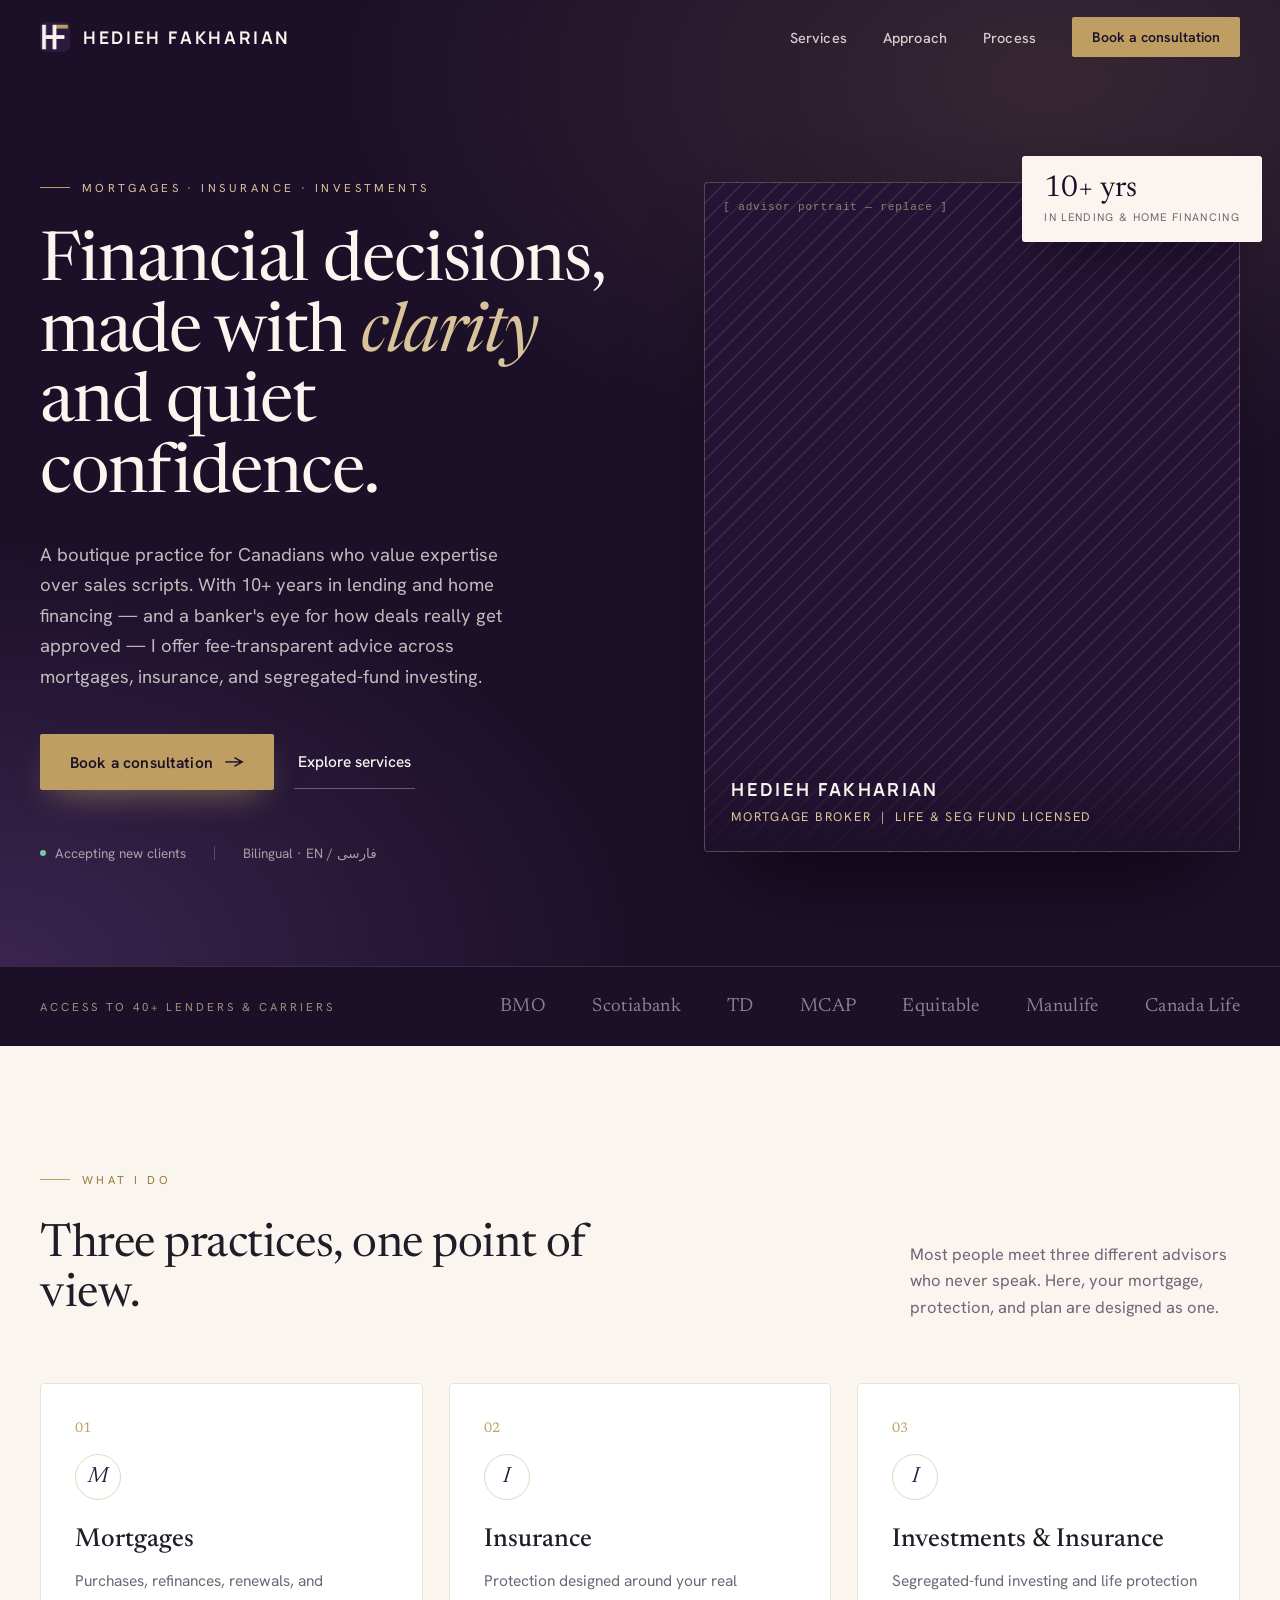
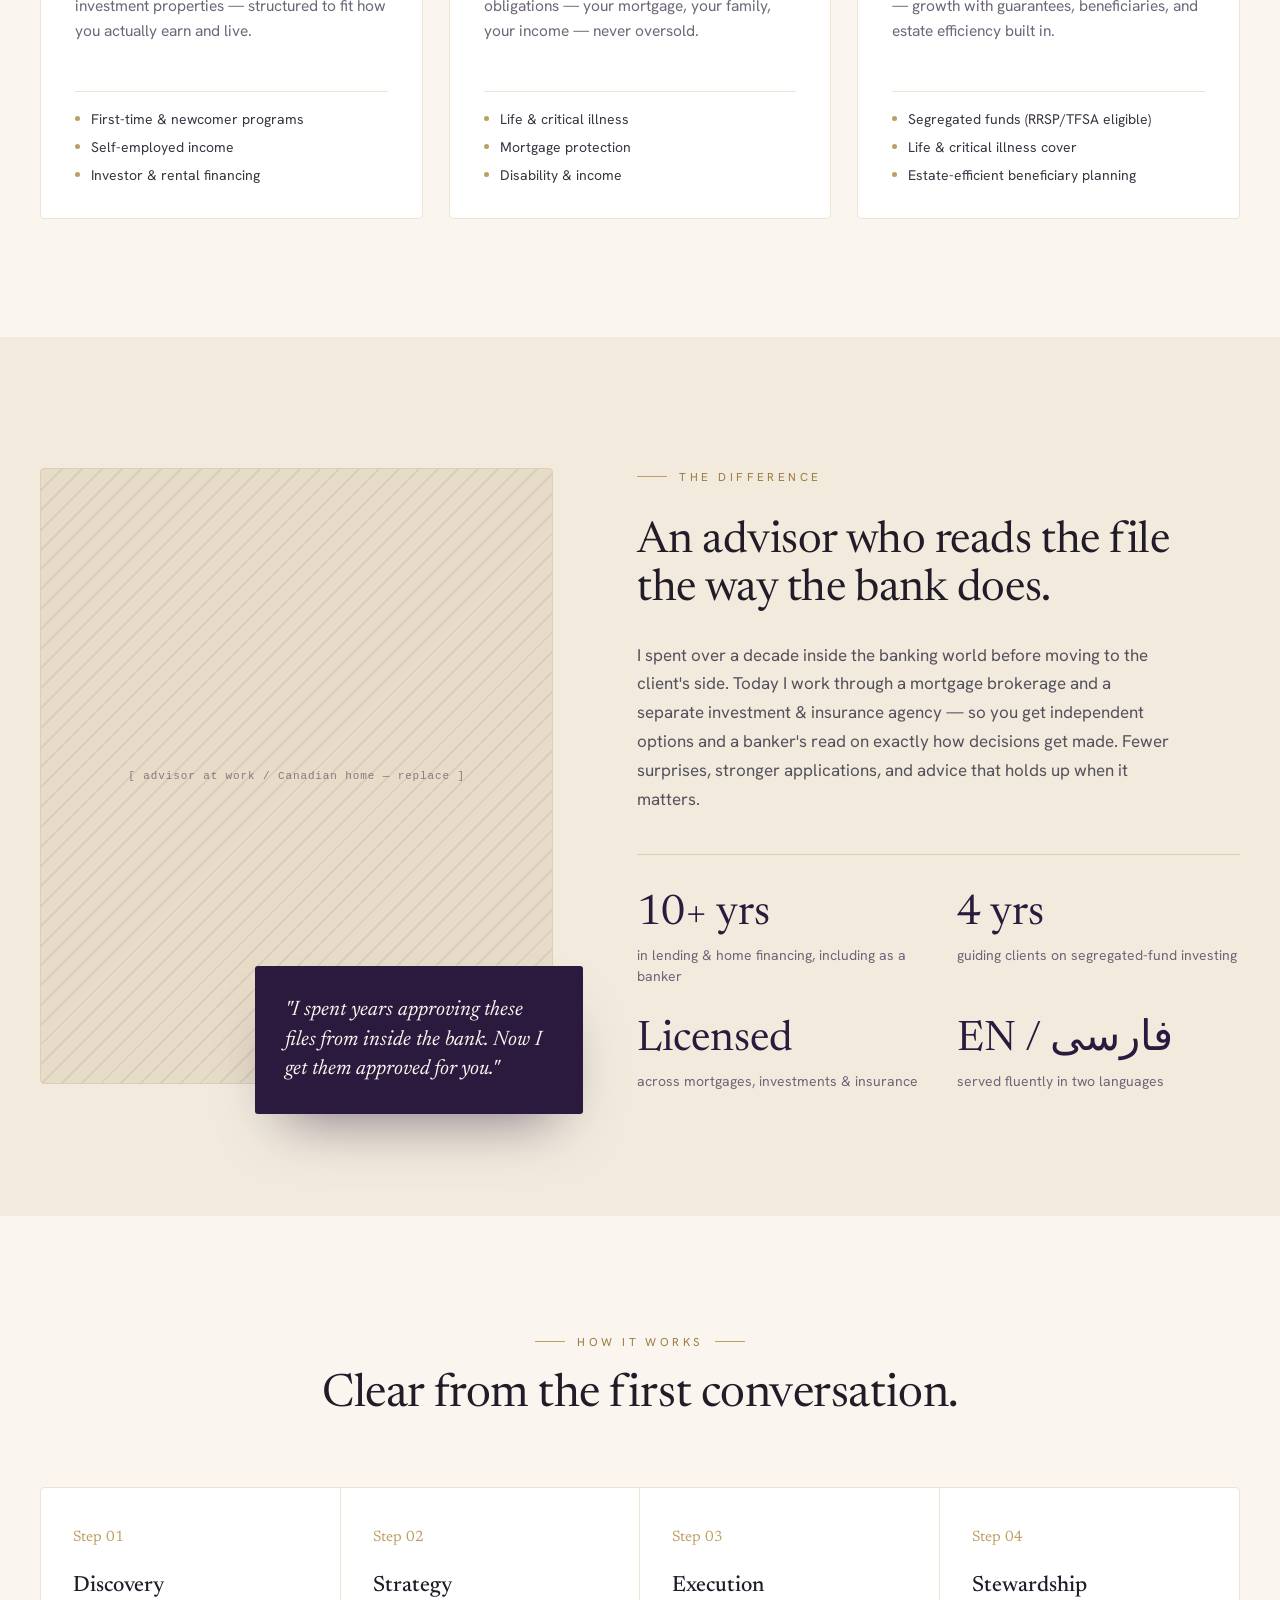
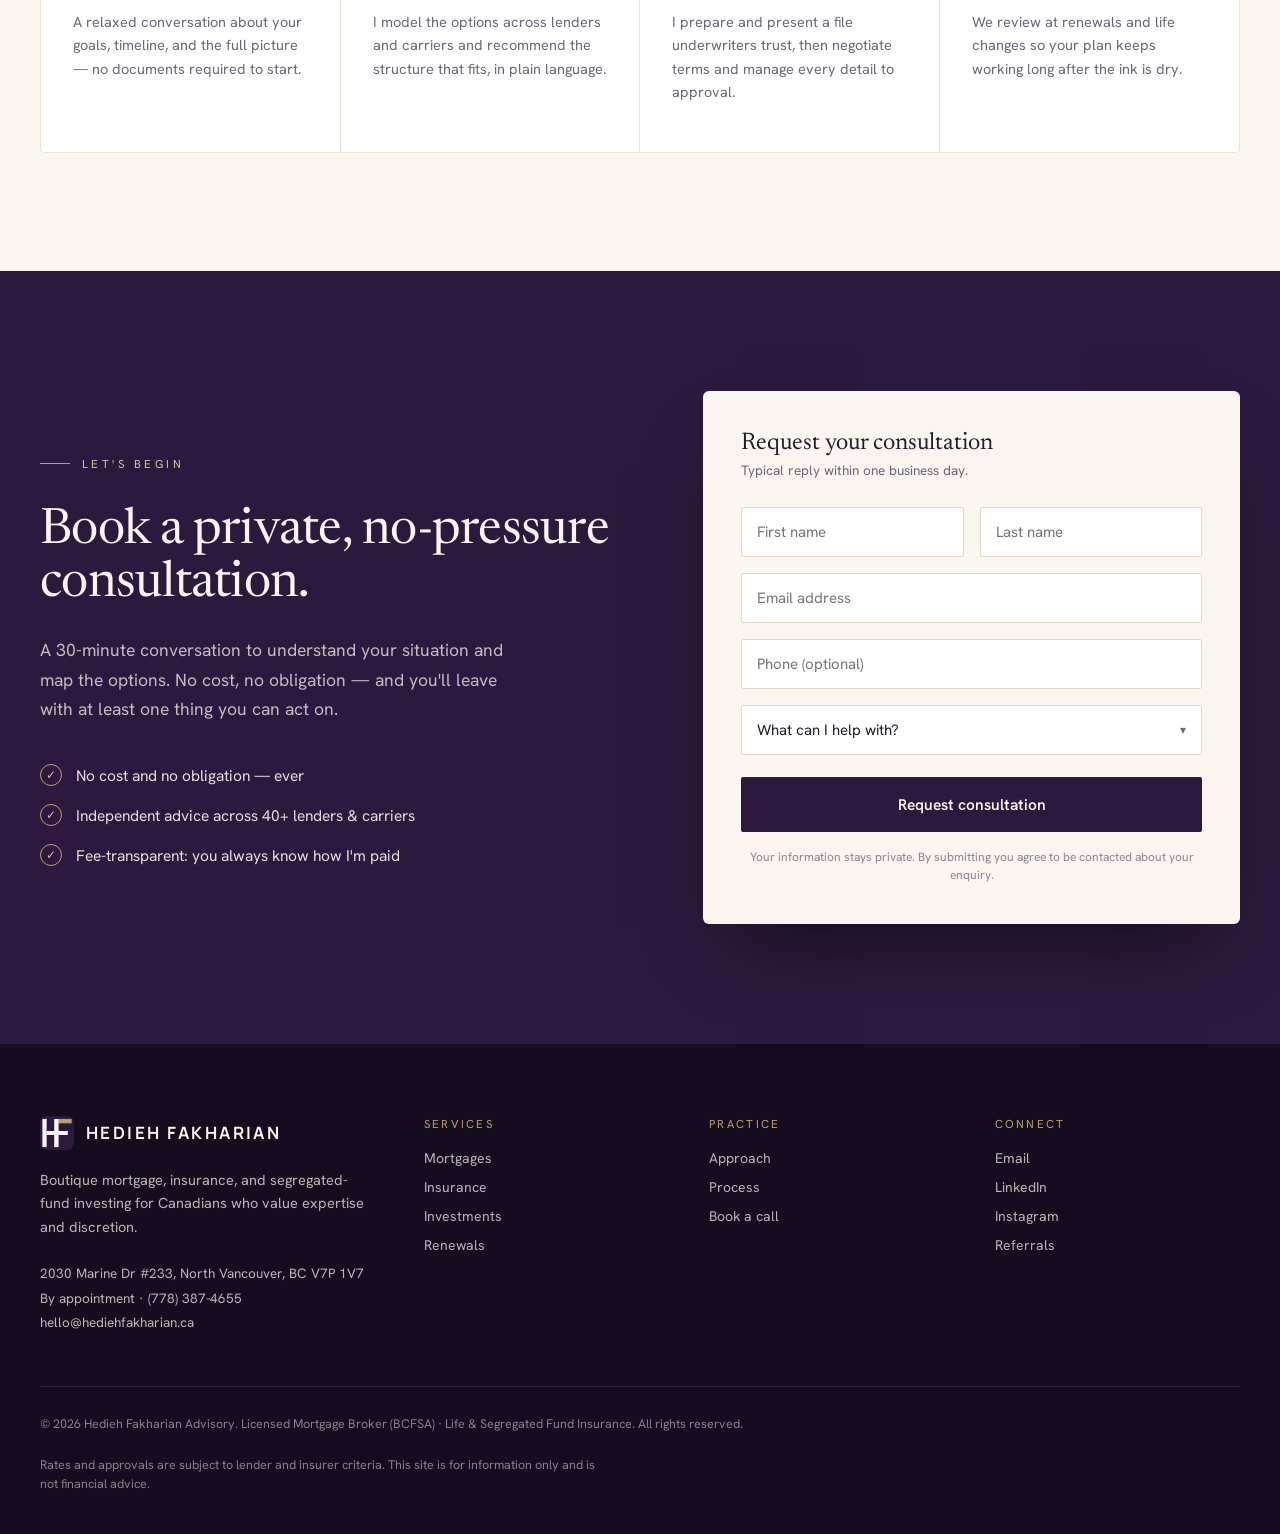
==== hedieh-fakharian-advisory.html @ 72365fda "Initial site: Hedieh Fakharian Advisory website" ====
<!DOCTYPE html>
<html lang="en">
<head>
  <meta charset="utf-8">
  <meta name="viewport" content="width=device-width, initial-scale=1">
  <title>Hedieh Fakharian Advisory — Mortgages, Insurance & Investments</title>
  <meta name="description" content="Boutique mortgage, insurance, and segregated-fund investing for Canadians who value expertise and discretion. Based in North Vancouver, BC.">
  <link rel="icon" type="image/png" href="[data-uri]">
  <link rel="apple-touch-icon" href="[data-uri]">
  <link rel="preconnect" href="https://fonts.googleapis.com">
  <link rel="preconnect" href="https://fonts.gstatic.com" crossorigin>
  <link href="https://fonts.googleapis.com/css2?family=Newsreader:ital,opsz,wght@0,6..72,300;0,6..72,400;0,6..72,500;0,6..72,600;1,6..72,300;1,6..72,400&family=Hanken+Grotesk:wght@400;500;600;700&family=Manrope:wght@600;700;800&display=swap" rel="stylesheet">
  <style>/* ===== RESET & BASE ===== */
*, *::before, *::after { box-sizing: border-box; margin: 0; padding: 0; }
html { scroll-behavior: smooth; }
body {
  font-family: 'Hanken Grotesk', system-ui, sans-serif;
  color: #211C28;
  background: #FAF6EF;
  -webkit-font-smoothing: antialiased;
  -moz-osx-font-smoothing: grayscale;
  overflow-x: hidden;
}
::selection { background: #2B1A3D; color: #FAF6EF; }
img { display: block; max-width: 100%; }
a { transition: color 0.2s; }
button { cursor: pointer; }

@keyframes riseIn {
  from { opacity: 0; transform: translateY(18px); }
  to { opacity: 1; transform: translateY(0); }
}
@keyframes fadeIn {
  from { opacity: 0; }
  to { opacity: 1; }
}

/* ===== HEADER ===== */
.site-header {
  position: fixed;
  top: 0;
  left: 0;
  right: 0;
  z-index: 50;
  height: 74px;
  background: transparent;
  transition: background 0.4s ease, box-shadow 0.4s ease;
}
.site-header.scrolled {
  background: rgba(28, 16, 41, 0.92);
  backdrop-filter: saturate(140%) blur(14px);
  -webkit-backdrop-filter: saturate(140%) blur(14px);
  box-shadow: 0 1px 0 rgba(216, 195, 154, 0.16);
}
.header-inner {
  max-width: 1280px;
  margin: 0 auto;
  padding: 0 40px;
  height: 100%;
  display: flex;
  align-items: center;
  justify-content: space-between;
}
.wordmark {
  color: #FAF6EF;
  text-decoration: none;
  display: flex;
  align-items: center;
  gap: 13px;
}
.wordmark-icon {
  width: 30px;
  height: 30px;
  border-radius: 5px;
}
.wordmark-text {
  font-family: 'Manrope', sans-serif;
  font-weight: 700;
  font-size: 17.5px;
  letter-spacing: 0.15em;
}
.header-nav {
  display: flex;
  align-items: center;
  gap: 36px;
}
.nav-link {
  color: rgba(250, 246, 239, 0.82);
  font-size: 14.5px;
  font-weight: 500;
  text-decoration: none;
  letter-spacing: 0.01em;
}
.nav-link:hover { color: #D8C39A; }
.header-cta {
  background: #BE9E62;
  color: #1C1029;
  font-weight: 600;
  font-size: 14px;
  padding: 11px 20px;
  border-radius: 2px;
  text-decoration: none;
  white-space: nowrap;
  transition: opacity 0.2s, transform 0.2s;
}
.header-cta:hover {
  opacity: 0.88;
  transform: translateY(-1px);
}
.mobile-menu-btn {
  display: none;
  flex-direction: column;
  gap: 5px;
  background: none;
  border: none;
  padding: 8px;
}
.mobile-menu-btn span {
  display: block;
  width: 22px;
  height: 2px;
  background: #FAF6EF;
  border-radius: 1px;
  transition: transform 0.3s, opacity 0.3s;
}

/* ===== HERO ===== */
.hero {
  position: relative;
  background: #1C1029;
  color: #FAF6EF;
  overflow: hidden;
}
.hero-gradient {
  position: absolute;
  inset: 0;
  background:
    radial-gradient(120% 90% at 82% 8%, rgba(190, 158, 98, 0.16) 0%, rgba(190, 158, 98, 0) 46%),
    radial-gradient(90% 80% at 0% 100%, rgba(125, 86, 168, 0.30) 0%, rgba(125, 86, 168, 0) 55%);
}
.hero-inner {
  position: relative;
  max-width: 1280px;
  margin: 0 auto;
  padding: 172px 40px 104px;
  display: grid;
  grid-template-columns: 1.05fr 0.95fr;
  gap: 72px;
  align-items: center;
}
.hero-content {
  animation: riseIn 0.9s cubic-bezier(0.2, 0.7, 0.2, 1) both;
}
.eyebrow {
  display: inline-flex;
  align-items: center;
  gap: 12px;
  margin-bottom: 34px;
}
.eyebrow--centered {
  justify-content: center;
}
.eyebrow-line {
  width: 30px;
  height: 1px;
  background: #BE9E62;
}
.eyebrow-text {
  font-size: 11.5px;
  letter-spacing: 0.3em;
  text-transform: uppercase;
  color: #D8C39A;
}
.eyebrow-text--dark { color: #9A7B3E; }
.hero-heading {
  font-family: 'Newsreader', serif;
  font-weight: 400;
  font-size: 68px;
  line-height: 1.04;
  letter-spacing: -0.015em;
  margin-bottom: 28px;
}
.hero-heading em {
  font-style: italic;
  color: #D8C39A;
}
.hero-sub {
  font-size: 18.5px;
  line-height: 1.65;
  color: rgba(250, 246, 239, 0.74);
  max-width: 486px;
  margin-bottom: 42px;
}
.hero-actions {
  display: flex;
  align-items: center;
  gap: 20px;
  flex-wrap: wrap;
}
.btn-primary {
  display: inline-flex;
  align-items: center;
  gap: 12px;
  background: #BE9E62;
  color: #1C1029;
  font-weight: 600;
  font-size: 15.5px;
  letter-spacing: 0.01em;
  padding: 17px 30px;
  border-radius: 2px;
  text-decoration: none;
  box-shadow: 0 14px 34px -14px rgba(190, 158, 98, 0.7);
  transition: transform 0.2s, box-shadow 0.2s;
}
.btn-primary:hover {
  transform: translateY(-2px);
  box-shadow: 0 20px 40px -14px rgba(190, 158, 98, 0.8);
}
.btn-primary .arrow {
  font-size: 17px;
  transform: translateY(-1px);
}
.btn-ghost {
  display: inline-flex;
  align-items: center;
  gap: 10px;
  color: #FAF6EF;
  font-weight: 500;
  font-size: 15.5px;
  text-decoration: none;
  padding: 16px 4px;
  border-bottom: 1px solid rgba(250, 246, 239, 0.32);
  transition: border-color 0.2s, color 0.2s;
}
.btn-ghost:hover {
  border-color: #BE9E62;
  color: #D8C39A;
}
.hero-meta {
  margin-top: 54px;
  display: flex;
  align-items: center;
  gap: 28px;
  color: rgba(250, 246, 239, 0.6);
  font-size: 13.5px;
}
.status-badge {
  display: flex;
  align-items: center;
  gap: 9px;
}
.status-dot {
  width: 6px;
  height: 6px;
  border-radius: 50%;
  background: #7CC79B;
}
.meta-divider {
  width: 1px;
  height: 14px;
  background: rgba(250, 246, 239, 0.2);
}

/* Hero Portrait */
.hero-portrait {
  position: relative;
  animation: fadeIn 1.2s ease both;
}
.portrait-frame {
  position: relative;
  aspect-ratio: 4/5;
  border-radius: 4px;
  overflow: hidden;
  border: 1px solid rgba(216, 195, 154, 0.28);
  background-image: repeating-linear-gradient(135deg, rgba(216, 195, 154, 0.10) 0 2px, transparent 2px 13px);
  background-color: #241334;
  display: flex;
  align-items: flex-end;
  justify-content: center;
  box-shadow: 0 50px 90px -40px rgba(0, 0, 0, 0.7);
}
.portrait-placeholder {
  font-family: ui-monospace, Menlo, monospace;
  font-size: 11px;
  letter-spacing: 0.08em;
  color: rgba(216, 195, 154, 0.62);
  position: absolute;
  top: 18px;
  left: 18px;
}
.portrait-overlay {
  position: relative;
  width: 100%;
  padding: 26px;
  background: linear-gradient(0deg, rgba(28, 16, 41, 0.92) 0%, rgba(28, 16, 41, 0) 100%);
}
.portrait-name {
  font-family: 'Manrope', sans-serif;
  font-weight: 700;
  font-size: 18px;
  letter-spacing: 0.13em;
}
.portrait-title {
  font-size: 12.5px;
  letter-spacing: 0.14em;
  text-transform: uppercase;
  color: #D8C39A;
  margin-top: 7px;
}
.portrait-chip {
  position: absolute;
  top: -26px;
  right: -22px;
  background: #FAF6EF;
  color: #1C1029;
  padding: 18px 22px;
  border-radius: 3px;
  box-shadow: 0 24px 50px -22px rgba(0, 0, 0, 0.55);
}
.chip-figure {
  font-family: 'Newsreader', serif;
  font-size: 30px;
  line-height: 1;
}
.chip-label {
  font-size: 11px;
  letter-spacing: 0.12em;
  text-transform: uppercase;
  color: #6E6678;
  margin-top: 6px;
}

/* ===== TRUST STRIP ===== */
.trust-strip {
  background: #1C1029;
  border-top: 1px solid rgba(216, 195, 154, 0.16);
}
.trust-inner {
  max-width: 1280px;
  margin: 0 auto;
  padding: 30px 40px;
  display: flex;
  align-items: center;
  justify-content: space-between;
  gap: 40px;
  flex-wrap: wrap;
}
.trust-label {
  font-size: 11.5px;
  letter-spacing: 0.26em;
  text-transform: uppercase;
  color: rgba(216, 195, 154, 0.7);
  white-space: nowrap;
}
.trust-logos {
  display: flex;
  align-items: center;
  gap: 46px;
  flex-wrap: wrap;
  flex: 1;
  justify-content: flex-end;
}
.partner-name {
  font-family: 'Newsreader', serif;
  font-size: 19px;
  color: rgba(250, 246, 239, 0.5);
  letter-spacing: 0.02em;
  white-space: nowrap;
}

/* ===== SERVICES ===== */
.services {
  background: #FAF6EF;
  padding: 118px 40px;
}
.services-inner {
  max-width: 1280px;
  margin: 0 auto;
}
.services-header {
  display: flex;
  align-items: flex-end;
  justify-content: space-between;
  gap: 40px;
  margin-bottom: 62px;
  flex-wrap: wrap;
}
.services-header-left {
  max-width: 620px;
}
.section-heading {
  font-family: 'Newsreader', serif;
  font-weight: 400;
  font-size: 46px;
  line-height: 1.08;
  letter-spacing: -0.01em;
}
.services-intro {
  font-size: 16.5px;
  line-height: 1.62;
  color: #6E6678;
  max-width: 330px;
}
.services-grid {
  display: grid;
  grid-template-columns: repeat(3, 1fr);
  gap: 26px;
}
.service-card {
  position: relative;
  background: #fff;
  border: 1px solid #ECE3D3;
  border-radius: 4px;
  padding: 38px 34px 34px;
  display: flex;
  flex-direction: column;
  min-height: 436px;
  transition: transform 0.35s cubic-bezier(0.2, 0.7, 0.2, 1), box-shadow 0.35s, border-color 0.35s;
}
.service-card:hover {
  transform: translateY(-6px);
  box-shadow: 0 30px 60px -34px rgba(43, 26, 61, 0.4);
  border-color: #D8C39A;
}
.service-num {
  font-family: 'Newsreader', serif;
  font-size: 14px;
  color: #BE9E62;
}
.service-icon {
  width: 46px;
  height: 46px;
  border-radius: 50%;
  border: 1px solid #E4D7BE;
  display: flex;
  align-items: center;
  justify-content: center;
  margin: 18px 0 26px;
  color: #2B1A3D;
}
.service-icon span {
  font-family: 'Newsreader', serif;
  font-style: italic;
  font-size: 22px;
}
.service-title {
  font-family: 'Newsreader', serif;
  font-weight: 500;
  font-size: 26px;
  line-height: 1.12;
  margin-bottom: 14px;
}
.service-body {
  font-size: 15.5px;
  line-height: 1.6;
  color: #6E6678;
  margin-bottom: 24px;
  flex: 1;
}
.service-points {
  border-top: 1px solid #ECE3D3;
  padding-top: 18px;
  display: flex;
  flex-direction: column;
  gap: 10px;
}
.service-point {
  display: flex;
  align-items: center;
  gap: 11px;
  font-size: 14px;
  color: #3A3340;
}
.point-dot {
  width: 5px;
  height: 5px;
  border-radius: 50%;
  background: #BE9E62;
  flex: none;
}

/* ===== APPROACH ===== */
.approach {
  background: #F2EBDD;
  padding: 124px 40px;
}
.approach-inner {
  max-width: 1280px;
  margin: 0 auto;
  display: grid;
  grid-template-columns: 0.92fr 1.08fr;
  gap: 84px;
  align-items: center;
}
.approach-image-col {
  position: relative;
}
.approach-image-frame {
  aspect-ratio: 5/6;
  border-radius: 4px;
  background-image: repeating-linear-gradient(135deg, rgba(43, 26, 61, 0.07) 0 2px, transparent 2px 14px);
  background-color: #E7DCC8;
  border: 1px solid #DECFB4;
  display: flex;
  align-items: center;
  justify-content: center;
}
.approach-placeholder {
  font-family: ui-monospace, Menlo, monospace;
  font-size: 11px;
  letter-spacing: 0.08em;
  color: rgba(43, 26, 61, 0.5);
}
.approach-quote-card {
  position: absolute;
  bottom: -30px;
  right: -30px;
  width: 64%;
  background: #2B1A3D;
  color: #FAF6EF;
  padding: 30px;
  border-radius: 3px;
  box-shadow: 0 30px 60px -28px rgba(43, 26, 61, 0.6);
}
.approach-quote-card p {
  font-family: 'Newsreader', serif;
  font-style: italic;
  font-size: 21px;
  line-height: 1.4;
}
.approach-heading {
  margin-bottom: 26px;
  max-width: 560px;
  font-size: 44px;
  line-height: 1.1;
}
.approach-body {
  font-size: 17px;
  line-height: 1.7;
  color: #54505C;
  max-width: 540px;
  margin-bottom: 40px;
}
.stats-grid {
  display: grid;
  grid-template-columns: repeat(2, 1fr);
  gap: 32px 36px;
  border-top: 1px solid #DECFB4;
  padding-top: 38px;
}
.stat-figure {
  font-family: 'Newsreader', serif;
  font-size: 42px;
  line-height: 1;
  color: #2B1A3D;
}
.stat-label {
  font-size: 14px;
  line-height: 1.5;
  color: #6E6678;
  margin-top: 10px;
}

/* ===== PROCESS ===== */
.process {
  background: #FAF6EF;
  padding: 118px 40px;
}
.process-inner {
  max-width: 1280px;
  margin: 0 auto;
}
.process-header {
  text-align: center;
  margin-bottom: 66px;
}
.process-header .eyebrow {
  margin-bottom: 22px;
  display: flex;
  justify-content: center;
}
.process-grid {
  display: grid;
  grid-template-columns: repeat(4, 1fr);
  border: 1px solid #ECE3D3;
  border-radius: 4px;
  overflow: hidden;
  background: #fff;
}
.process-step {
  padding: 42px 32px 48px;
  border-right: 1px solid #ECE3D3;
  transition: background 0.3s;
}
.process-step:last-child { border-right: none; }
.process-step:hover { background: #FBF8F1; }
.step-num {
  font-family: 'Newsreader', serif;
  font-size: 15px;
  color: #BE9E62;
  margin-bottom: 30px;
}
.step-title {
  font-family: 'Newsreader', serif;
  font-weight: 500;
  font-size: 22px;
  margin-bottom: 13px;
}
.step-body {
  font-size: 14.5px;
  line-height: 1.62;
  color: #6E6678;
}

/* ===== BOOKING ===== */
.booking {
  background: #2B1A3D;
  color: #FAF6EF;
  padding: 120px 40px;
}
.booking-inner {
  max-width: 1280px;
  margin: 0 auto;
  display: grid;
  grid-template-columns: 1fr 0.92fr;
  gap: 80px;
  align-items: center;
}
.booking-heading {
  font-family: 'Newsreader', serif;
  font-weight: 400;
  font-size: 50px;
  line-height: 1.06;
  letter-spacing: -0.015em;
  margin-bottom: 24px;
}
.booking-sub {
  font-size: 17.5px;
  line-height: 1.7;
  color: rgba(250, 246, 239, 0.74);
  max-width: 480px;
  margin-bottom: 40px;
}
.assurances {
  display: flex;
  flex-direction: column;
  gap: 18px;
}
.assurance {
  display: flex;
  align-items: center;
  gap: 14px;
  font-size: 15.5px;
  color: rgba(250, 246, 239, 0.9);
}
.assurance-check {
  width: 22px;
  height: 22px;
  border-radius: 50%;
  border: 1px solid #BE9E62;
  display: flex;
  align-items: center;
  justify-content: center;
  color: #D8C39A;
  font-size: 12px;
  flex: none;
}

/* Booking Form */
.booking-form-card {
  background: #FAF6EF;
  color: #211C28;
  border-radius: 6px;
  padding: 40px 38px;
  box-shadow: 0 40px 80px -36px rgba(0, 0, 0, 0.6);
}
.form-title {
  font-family: 'Newsreader', serif;
  font-size: 24px;
  margin-bottom: 6px;
}
.form-subtitle {
  font-size: 13.5px;
  color: #6E6678;
  margin-bottom: 28px;
}
.booking-form {
  display: flex;
  flex-direction: column;
  gap: 16px;
}
.form-row {
  display: grid;
  grid-template-columns: 1fr 1fr;
  gap: 16px;
}
.form-input {
  width: 100%;
  background: #fff;
  border: 1px solid #E2D8C7;
  border-radius: 2px;
  padding: 14px 15px;
  font-family: inherit;
  font-size: 15px;
  color: #211C28;
  outline: none;
  transition: border-color 0.2s;
}
.form-input:focus { border-color: #BE9E62; }
.select-wrapper {
  position: relative;
}
.form-select {
  width: 100%;
  appearance: none;
  -webkit-appearance: none;
  background: #fff;
  border: 1px solid #E2D8C7;
  border-radius: 2px;
  padding: 14px 15px;
  font-family: inherit;
  font-size: 15px;
  color: #211C28;
  outline: none;
  cursor: pointer;
  transition: border-color 0.2s;
}
.form-select:focus { border-color: #BE9E62; }
.select-arrow {
  position: absolute;
  right: 16px;
  top: 50%;
  transform: translateY(-50%);
  pointer-events: none;
  color: #6E6678;
  font-size: 12px;
}
.form-submit {
  margin-top: 6px;
  background: #2B1A3D;
  color: #FAF6EF;
  font-family: 'Hanken Grotesk', sans-serif;
  font-weight: 600;
  font-size: 15.5px;
  border: none;
  padding: 17px;
  border-radius: 2px;
  transition: background 0.25s, transform 0.2s;
}
.form-submit:hover {
  background: #3A2455;
  transform: translateY(-1px);
}
.form-submit.submitted {
  background: #2E7D4F;
  pointer-events: none;
}
.form-disclaimer {
  font-size: 12px;
  color: #8A8392;
  line-height: 1.5;
  text-align: center;
}

/* ===== FOOTER ===== */
.site-footer {
  background: #150C1F;
  color: rgba(250, 246, 239, 0.72);
  padding: 72px 40px 40px;
}
.footer-inner {
  max-width: 1280px;
  margin: 0 auto;
}
.footer-grid {
  display: grid;
  grid-template-columns: 1.4fr 1fr 1fr 1fr;
  gap: 40px;
  padding-bottom: 52px;
  border-bottom: 1px solid rgba(216, 195, 154, 0.14);
}
.footer-wordmark {
  display: flex;
  align-items: center;
  gap: 12px;
  margin-bottom: 18px;
}
.footer-icon {
  width: 34px;
  height: 34px;
  border-radius: 6px;
}
.footer-name {
  font-family: 'Manrope', sans-serif;
  font-weight: 700;
  font-size: 17px;
  letter-spacing: 0.14em;
  color: #FAF6EF;
}
.footer-desc {
  font-size: 14.5px;
  line-height: 1.65;
  max-width: 330px;
}
.footer-contact {
  margin-top: 22px;
  font-size: 13.5px;
  line-height: 1.8;
}
.footer-col-head {
  font-size: 11.5px;
  letter-spacing: 0.2em;
  text-transform: uppercase;
  color: #BE9E62;
  margin-bottom: 18px;
}
.footer-links {
  display: flex;
  flex-direction: column;
  gap: 11px;
}
.footer-links a {
  font-size: 14px;
  color: rgba(250, 246, 239, 0.72);
  text-decoration: none;
}
.footer-links a:hover { color: #D8C39A; }
.footer-bottom {
  display: flex;
  align-items: center;
  justify-content: space-between;
  gap: 24px;
  padding-top: 28px;
  flex-wrap: wrap;
  font-size: 12.5px;
  color: rgba(250, 246, 239, 0.5);
}
.footer-legal {
  max-width: 560px;
  line-height: 1.5;
}

/* ===== MOBILE NAV OVERLAY ===== */
.mobile-nav {
  position: fixed;
  inset: 0;
  z-index: 49;
  background: rgba(28, 16, 41, 0.97);
  backdrop-filter: blur(16px);
  -webkit-backdrop-filter: blur(16px);
  display: flex;
  align-items: center;
  justify-content: center;
  opacity: 0;
  pointer-events: none;
  transition: opacity 0.3s;
}
.mobile-nav.open {
  opacity: 1;
  pointer-events: auto;
}
.mobile-nav-links {
  display: flex;
  flex-direction: column;
  align-items: center;
  gap: 32px;
}
.mobile-nav-links a {
  font-family: 'Newsreader', serif;
  font-size: 32px;
  color: #FAF6EF;
  text-decoration: none;
  transition: color 0.2s;
}
.mobile-nav-links a:hover { color: #D8C39A; }
.mobile-nav-cta {
  margin-top: 16px;
  background: #BE9E62;
  color: #1C1029 !important;
  font-family: 'Hanken Grotesk', sans-serif !important;
  font-size: 16px !important;
  font-weight: 600;
  padding: 16px 32px;
  border-radius: 2px;
}

/* ===== RESPONSIVE ===== */
@media (max-width: 1024px) {
  .hero-inner {
    grid-template-columns: 1fr;
    padding: 140px 40px 80px;
    gap: 56px;
  }
  .hero-portrait { max-width: 420px; }
  .approach-inner {
    grid-template-columns: 1fr;
    gap: 60px;
  }
  .approach-image-col { max-width: 500px; }
  .booking-inner {
    grid-template-columns: 1fr;
    gap: 56px;
  }
  .services-grid { grid-template-columns: 1fr 1fr; }
  .process-grid { grid-template-columns: 1fr 1fr; }
  .process-step { border-right: none; border-bottom: 1px solid #ECE3D3; }
  .process-step:nth-child(odd) { border-right: 1px solid #ECE3D3; }
  .process-step:nth-last-child(-n+2) { border-bottom: none; }
  .footer-grid { grid-template-columns: 1fr 1fr; gap: 40px 60px; }
}

@media (max-width: 768px) {
  .header-inner { padding: 0 24px; }
  .header-nav { display: none; }
  .mobile-menu-btn { display: flex; }
  .hero-inner { padding: 130px 24px 64px; }
  .hero-heading { font-size: 44px; }
  .hero-sub { font-size: 16.5px; }
  .hero-meta { flex-direction: column; align-items: flex-start; gap: 12px; }
  .meta-divider { display: none; }
  .portrait-chip { top: -16px; right: -10px; padding: 14px 16px; }
  .chip-figure { font-size: 24px; }
  .trust-inner { justify-content: center; padding: 24px; }
  .trust-logos { justify-content: center; gap: 24px; }
  .services { padding: 80px 24px; }
  .services-grid { grid-template-columns: 1fr; }
  .service-card { min-height: auto; }
  .section-heading { font-size: 36px; }
  .approach { padding: 80px 24px; }
  .approach-quote-card {
    position: relative;
    bottom: auto;
    right: auto;
    width: 100%;
    margin-top: -20px;
  }
  .approach-heading { font-size: 34px; }
  .stats-grid { grid-template-columns: 1fr 1fr; gap: 24px; }
  .stat-figure { font-size: 32px; }
  .process { padding: 80px 24px; }
  .process-grid { grid-template-columns: 1fr; }
  .process-step { border-right: none !important; border-bottom: 1px solid #ECE3D3; }
  .process-step:last-child { border-bottom: none; }
  .booking { padding: 80px 24px; }
  .booking-heading { font-size: 36px; }
  .booking-form-card { padding: 30px 24px; }
  .form-row { grid-template-columns: 1fr; }
  .site-footer { padding: 56px 24px 32px; }
  .footer-grid { grid-template-columns: 1fr; gap: 36px; }
  .footer-bottom { flex-direction: column; align-items: flex-start; }
}

@media (max-width: 480px) {
  .hero-heading { font-size: 36px; }
  .btn-primary { width: 100%; justify-content: center; }
  .booking-heading { font-size: 30px; }
}
</style>
</head>
<body>

  <!-- HEADER -->
  <header class="site-header" id="site-header">
    <div class="header-inner">
      <a href="#top" class="wordmark">
        <img src="[data-uri]" alt="" class="wordmark-icon">
        <span class="wordmark-text">HEDIEH&nbsp;FAKHARIAN</span>
      </a>
      <nav class="header-nav">
        <a href="#services" class="nav-link">Services</a>
        <a href="#approach" class="nav-link">Approach</a>
        <a href="#process" class="nav-link">Process</a>
        <a href="#book" class="header-cta">Book a consultation</a>
      </nav>
      <button class="mobile-menu-btn" aria-label="Open menu" id="mobile-menu-btn">
        <span></span><span></span><span></span>
      </button>
    </div>
  </header>

  <!-- HERO -->
  <section id="top" class="hero">
    <div class="hero-gradient"></div>
    <div class="hero-inner">
      <div class="hero-content">
        <div class="eyebrow">
          <span class="eyebrow-line"></span>
          <span class="eyebrow-text">Mortgages · Insurance · Investments</span>
        </div>
        <h1 class="hero-heading">
          Financial decisions,<br>made with <em>clarity</em><br>and quiet confidence.
        </h1>
        <p class="hero-sub">
          A boutique practice for Canadians who value expertise over sales scripts. With 10+ years in lending and home financing — and a banker's eye for how deals really get approved — I offer fee-transparent advice across mortgages, insurance, and segregated-fund investing.
        </p>
        <div class="hero-actions">
          <a href="#book" class="btn-primary">
            Book a consultation <span class="arrow">→</span>
          </a>
          <a href="#services" class="btn-ghost">
            Explore services
          </a>
        </div>
        <div class="hero-meta">
          <span class="status-badge"><span class="status-dot"></span> Accepting new clients</span>
          <span class="meta-divider"></span>
          <span>Bilingual · EN / فارسی</span>
        </div>
      </div>

      <div class="hero-portrait">
        <div class="portrait-frame">
          <span class="portrait-placeholder">[ advisor portrait — replace ]</span>
          <div class="portrait-overlay">
            <div class="portrait-name">HEDIEH&nbsp;FAKHARIAN</div>
            <div class="portrait-title">Mortgage Broker &nbsp;|&nbsp; Life &amp; Seg Fund Licensed</div>
          </div>
        </div>
        <div class="portrait-chip">
          <div class="chip-figure">10+ yrs</div>
          <div class="chip-label">in lending &amp; home financing</div>
        </div>
      </div>
    </div>
  </section>

  <!-- TRUST STRIP -->
  <section class="trust-strip">
    <div class="trust-inner">
      <span class="trust-label">Access to 40+ lenders &amp; carriers</span>
      <div class="trust-logos">
        <span class="partner-name">BMO</span>
        <span class="partner-name">Scotiabank</span>
        <span class="partner-name">TD</span>
        <span class="partner-name">MCAP</span>
        <span class="partner-name">Equitable</span>
        <span class="partner-name">Manulife</span>
        <span class="partner-name">Canada Life</span>
      </div>
    </div>
  </section>

  <!-- SERVICES -->
  <section id="services" class="services">
    <div class="services-inner">
      <div class="services-header">
        <div class="services-header-left">
          <div class="eyebrow">
            <span class="eyebrow-line"></span>
            <span class="eyebrow-text eyebrow-text--dark">What I do</span>
          </div>
          <h2 class="section-heading">Three practices, one point of view.</h2>
        </div>
        <p class="services-intro">Most people meet three different advisors who never speak. Here, your mortgage, protection, and plan are designed as one.</p>
      </div>

      <div class="services-grid">
        <div class="service-card">
          <span class="service-num">01</span>
          <div class="service-icon"><span>M</span></div>
          <h3 class="service-title">Mortgages</h3>
          <p class="service-body">Purchases, refinances, renewals, and investment properties — structured to fit how you actually earn and live.</p>
          <div class="service-points">
            <div class="service-point"><span class="point-dot"></span>First-time &amp; newcomer programs</div>
            <div class="service-point"><span class="point-dot"></span>Self-employed income</div>
            <div class="service-point"><span class="point-dot"></span>Investor &amp; rental financing</div>
          </div>
        </div>

        <div class="service-card">
          <span class="service-num">02</span>
          <div class="service-icon"><span>I</span></div>
          <h3 class="service-title">Insurance</h3>
          <p class="service-body">Protection designed around your real obligations — your mortgage, your family, your income — never oversold.</p>
          <div class="service-points">
            <div class="service-point"><span class="point-dot"></span>Life &amp; critical illness</div>
            <div class="service-point"><span class="point-dot"></span>Mortgage protection</div>
            <div class="service-point"><span class="point-dot"></span>Disability &amp; income</div>
          </div>
        </div>

        <div class="service-card">
          <span class="service-num">03</span>
          <div class="service-icon"><span>I</span></div>
          <h3 class="service-title">Investments &amp; Insurance</h3>
          <p class="service-body">Segregated-fund investing and life protection — growth with guarantees, beneficiaries, and estate efficiency built in.</p>
          <div class="service-points">
            <div class="service-point"><span class="point-dot"></span>Segregated funds (RRSP/TFSA eligible)</div>
            <div class="service-point"><span class="point-dot"></span>Life &amp; critical illness cover</div>
            <div class="service-point"><span class="point-dot"></span>Estate-efficient beneficiary planning</div>
          </div>
        </div>
      </div>
    </div>
  </section>

  <!-- APPROACH / DIFFERENTIATOR -->
  <section id="approach" class="approach">
    <div class="approach-inner">
      <div class="approach-image-col">
        <div class="approach-image-frame">
          <span class="approach-placeholder">[ advisor at work / Canadian home — replace ]</span>
        </div>
        <div class="approach-quote-card">
          <p>"I spent years approving these files from inside the bank. Now I get them approved for you."</p>
        </div>
      </div>

      <div class="approach-content">
        <div class="eyebrow">
          <span class="eyebrow-line"></span>
          <span class="eyebrow-text eyebrow-text--dark">The difference</span>
        </div>
        <h2 class="section-heading approach-heading">An advisor who reads the file the way the bank does.</h2>
        <p class="approach-body">I spent over a decade inside the banking world before moving to the client's side. Today I work through a mortgage brokerage and a separate investment &amp; insurance agency — so you get independent options and a banker's read on exactly how decisions get made. Fewer surprises, stronger applications, and advice that holds up when it matters.</p>

        <div class="stats-grid">
          <div class="stat">
            <div class="stat-figure">10+ yrs</div>
            <div class="stat-label">in lending &amp; home financing, including as a banker</div>
          </div>
          <div class="stat">
            <div class="stat-figure">4 yrs</div>
            <div class="stat-label">guiding clients on segregated-fund investing</div>
          </div>
          <div class="stat">
            <div class="stat-figure">Licensed</div>
            <div class="stat-label">across mortgages, investments &amp; insurance</div>
          </div>
          <div class="stat">
            <div class="stat-figure">EN / فارسی</div>
            <div class="stat-label">served fluently in two languages</div>
          </div>
        </div>
      </div>
    </div>
  </section>

  <!-- PROCESS -->
  <section id="process" class="process">
    <div class="process-inner">
      <div class="process-header">
        <div class="eyebrow eyebrow--centered">
          <span class="eyebrow-line"></span>
          <span class="eyebrow-text eyebrow-text--dark">How it works</span>
          <span class="eyebrow-line"></span>
        </div>
        <h2 class="section-heading">Clear from the first conversation.</h2>
      </div>
      <div class="process-grid">
        <div class="process-step">
          <div class="step-num">Step 01</div>
          <h3 class="step-title">Discovery</h3>
          <p class="step-body">A relaxed conversation about your goals, timeline, and the full picture — no documents required to start.</p>
        </div>
        <div class="process-step">
          <div class="step-num">Step 02</div>
          <h3 class="step-title">Strategy</h3>
          <p class="step-body">I model the options across lenders and carriers and recommend the structure that fits, in plain language.</p>
        </div>
        <div class="process-step">
          <div class="step-num">Step 03</div>
          <h3 class="step-title">Execution</h3>
          <p class="step-body">I prepare and present a file underwriters trust, then negotiate terms and manage every detail to approval.</p>
        </div>
        <div class="process-step">
          <div class="step-num">Step 04</div>
          <h3 class="step-title">Stewardship</h3>
          <p class="step-body">We review at renewals and life changes so your plan keeps working long after the ink is dry.</p>
        </div>
      </div>
    </div>
  </section>

  <!-- BOOKING / CTA -->
  <section id="book" class="booking">
    <div class="booking-inner">
      <div class="booking-content">
        <div class="eyebrow">
          <span class="eyebrow-line"></span>
          <span class="eyebrow-text">Let's begin</span>
        </div>
        <h2 class="booking-heading">Book a private, no-pressure consultation.</h2>
        <p class="booking-sub">A 30-minute conversation to understand your situation and map the options. No cost, no obligation — and you'll leave with at least one thing you can act on.</p>
        <div class="assurances">
          <div class="assurance"><span class="assurance-check">✓</span>No cost and no obligation — ever</div>
          <div class="assurance"><span class="assurance-check">✓</span>Independent advice across 40+ lenders &amp; carriers</div>
          <div class="assurance"><span class="assurance-check">✓</span>Fee-transparent: you always know how I'm paid</div>
        </div>
      </div>

      <div class="booking-form-card">
        <div class="form-title">Request your consultation</div>
        <div class="form-subtitle">Typical reply within one business day.</div>
        <form class="booking-form" id="booking-form">
          <div class="form-row">
            <input type="text" placeholder="First name" required class="form-input">
            <input type="text" placeholder="Last name" required class="form-input">
          </div>
          <input type="email" placeholder="Email address" required class="form-input">
          <input type="tel" placeholder="Phone (optional)" class="form-input">
          <div class="select-wrapper">
            <select class="form-select" required>
              <option value="">What can I help with?</option>
              <option>I'm exploring a mortgage</option>
              <option>Refinancing / renewal</option>
              <option>Insurance &amp; protection</option>
              <option>Investments &amp; insurance</option>
              <option>Not sure yet — let's talk</option>
            </select>
            <span class="select-arrow">▾</span>
          </div>
          <button type="submit" class="form-submit" id="form-submit">Request consultation</button>
          <p class="form-disclaimer">Your information stays private. By submitting you agree to be contacted about your enquiry.</p>
        </form>
      </div>
    </div>
  </section>

  <!-- FOOTER -->
  <footer class="site-footer">
    <div class="footer-inner">
      <div class="footer-grid">
        <div class="footer-brand">
          <div class="footer-wordmark">
            <img src="[data-uri]" alt="" class="footer-icon">
            <span class="footer-name">HEDIEH&nbsp;FAKHARIAN</span>
          </div>
          <p class="footer-desc">Boutique mortgage, insurance, and segregated-fund investing for Canadians who value expertise and discretion.</p>
          <div class="footer-contact">
            <div>2030 Marine Dr #233, North Vancouver, BC V7P 1V7</div>
            <div>By appointment · (778) 387-4655</div>
            <div>hello@hediehfakharian.ca</div>
          </div>
        </div>

        <div class="footer-col">
          <div class="footer-col-head">Services</div>
          <div class="footer-links">
            <a href="#services">Mortgages</a>
            <a href="#services">Insurance</a>
            <a href="#services">Investments</a>
            <a href="#services">Renewals</a>
          </div>
        </div>

        <div class="footer-col">
          <div class="footer-col-head">Practice</div>
          <div class="footer-links">
            <a href="#approach">Approach</a>
            <a href="#process">Process</a>
            <a href="#book">Book a call</a>
          </div>
        </div>

        <div class="footer-col">
          <div class="footer-col-head">Connect</div>
          <div class="footer-links">
            <a href="mailto:hello@hediehfakharian.ca">Email</a>
            <a href="#">LinkedIn</a>
            <a href="#">Instagram</a>
            <a href="#">Referrals</a>
          </div>
        </div>
      </div>

      <div class="footer-bottom">
        <span>© 2026 Hedieh Fakharian Advisory. Licensed Mortgage Broker (BCFSA) · Life &amp; Segregated Fund Insurance. All rights reserved.</span>
        <span class="footer-legal">Rates and approvals are subject to lender and insurer criteria. This site is for information only and is not financial advice.</span>
      </div>
    </div>
  </footer>

  <!-- MOBILE NAV OVERLAY -->
  <div class="mobile-nav" id="mobile-nav">
    <nav class="mobile-nav-links">
      <a href="#services">Services</a>
      <a href="#approach">Approach</a>
      <a href="#process">Process</a>
      <a href="#book" class="mobile-nav-cta">Book a consultation</a>
    </nav>
  </div>

  <script>(() => {
  const header = document.getElementById('site-header');
  const form = document.getElementById('booking-form');
  const submitBtn = document.getElementById('form-submit');
  const mobileBtn = document.getElementById('mobile-menu-btn');
  const mobileNav = document.getElementById('mobile-nav');

  // Sticky header background on scroll
  let ticking = false;
  window.addEventListener('scroll', () => {
    if (!ticking) {
      requestAnimationFrame(() => {
        header.classList.toggle('scrolled', window.scrollY > 40);
        ticking = false;
      });
      ticking = true;
    }
  }, { passive: true });

  // Form submission
  form.addEventListener('submit', (e) => {
    e.preventDefault();
    submitBtn.textContent = 'Thank you — I’ll be in touch ✓';
    submitBtn.classList.add('submitted');
  });

  // Mobile menu toggle
  mobileBtn.addEventListener('click', () => {
    const isOpen = mobileNav.classList.toggle('open');
    mobileBtn.setAttribute('aria-expanded', isOpen);
    document.body.style.overflow = isOpen ? 'hidden' : '';
  });

  // Close mobile nav on link click
  mobileNav.querySelectorAll('a').forEach(link => {
    link.addEventListener('click', () => {
      mobileNav.classList.remove('open');
      mobileBtn.setAttribute('aria-expanded', 'false');
      document.body.style.overflow = '';
    });
  });
})();
</script>
</body>
</html>
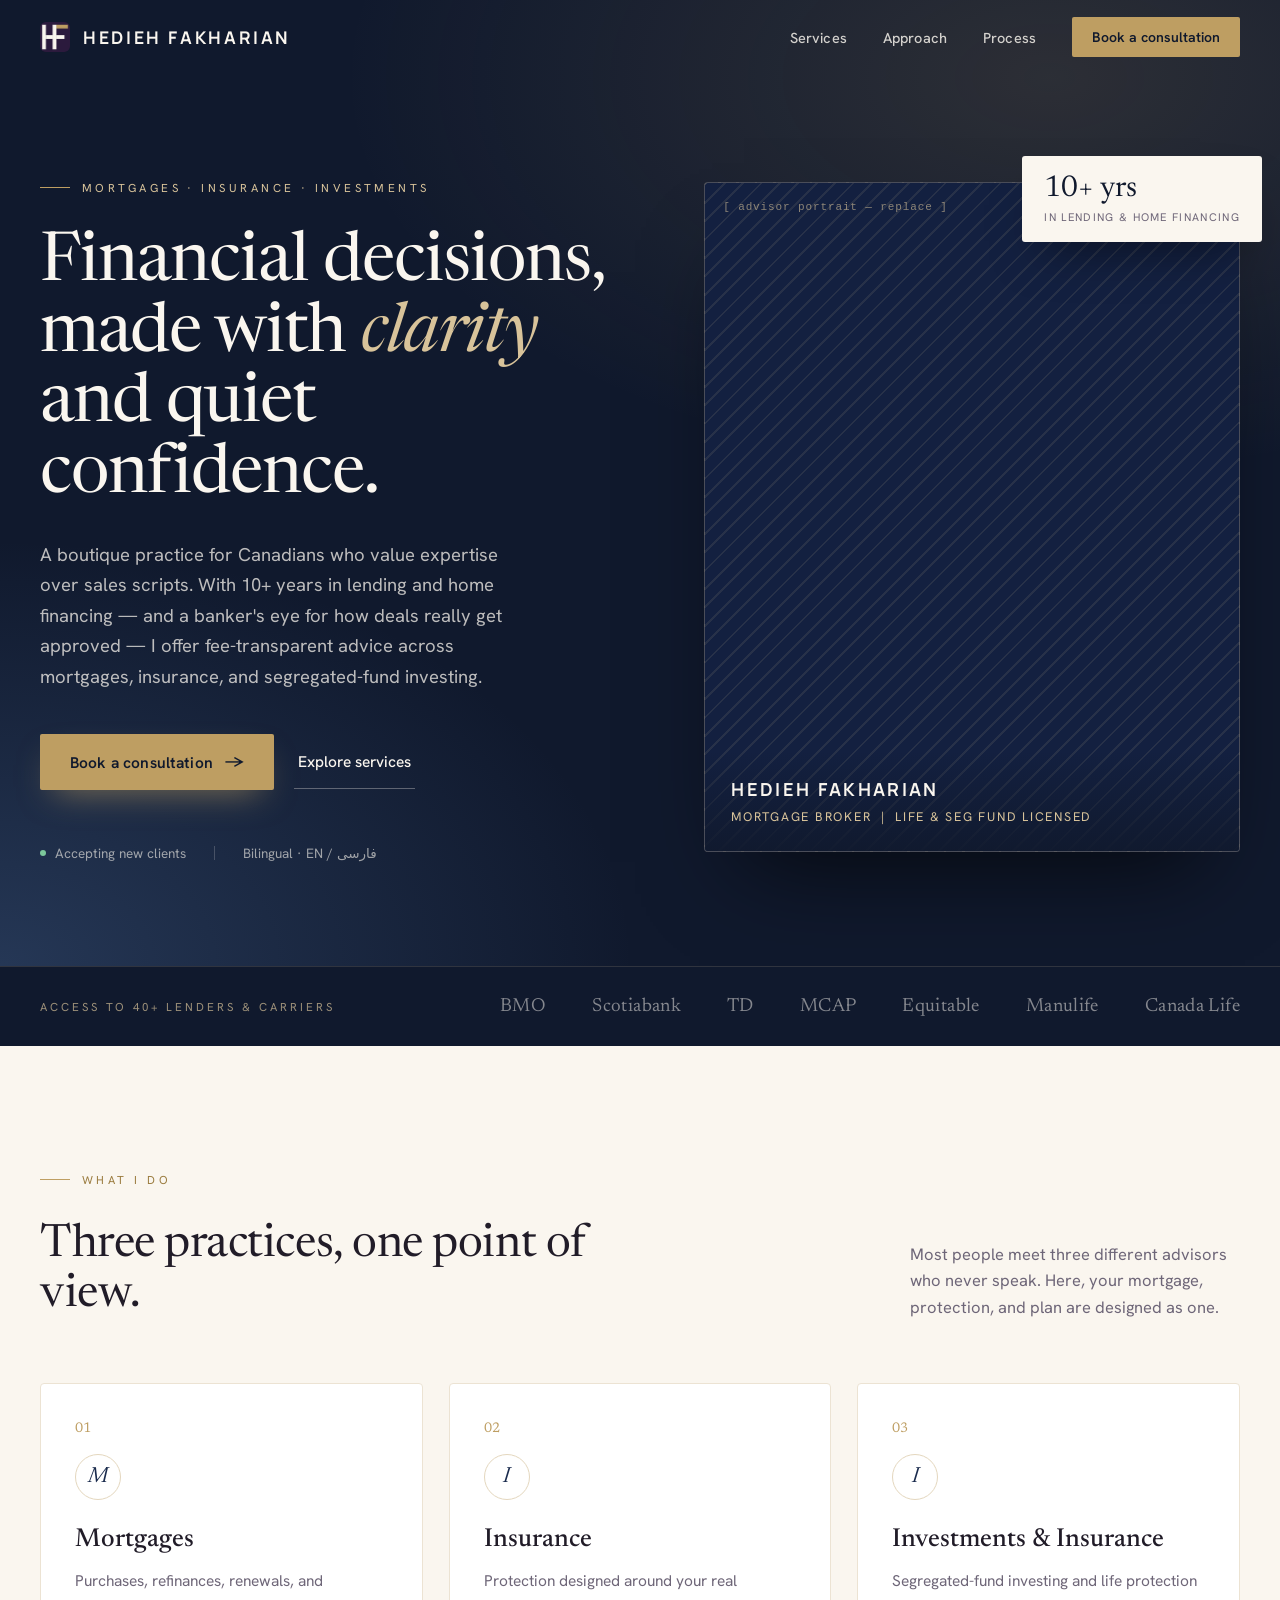
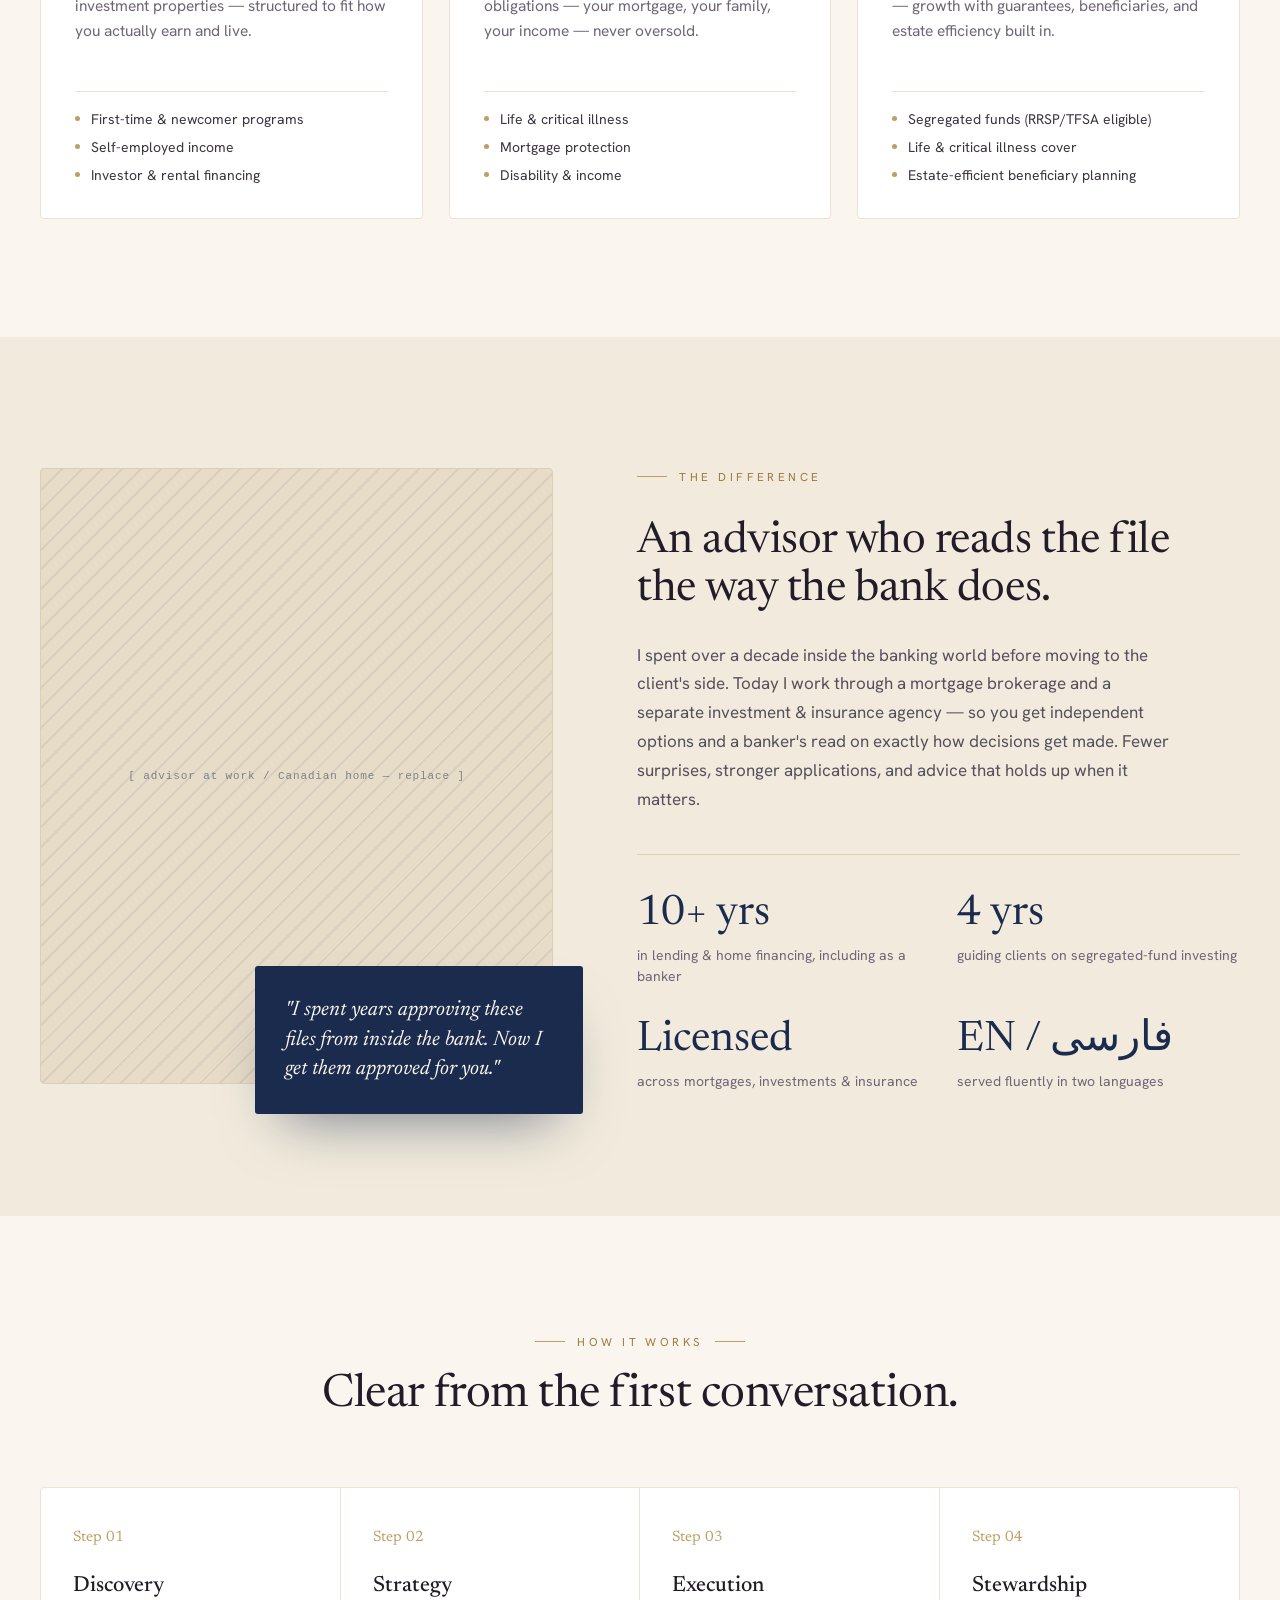
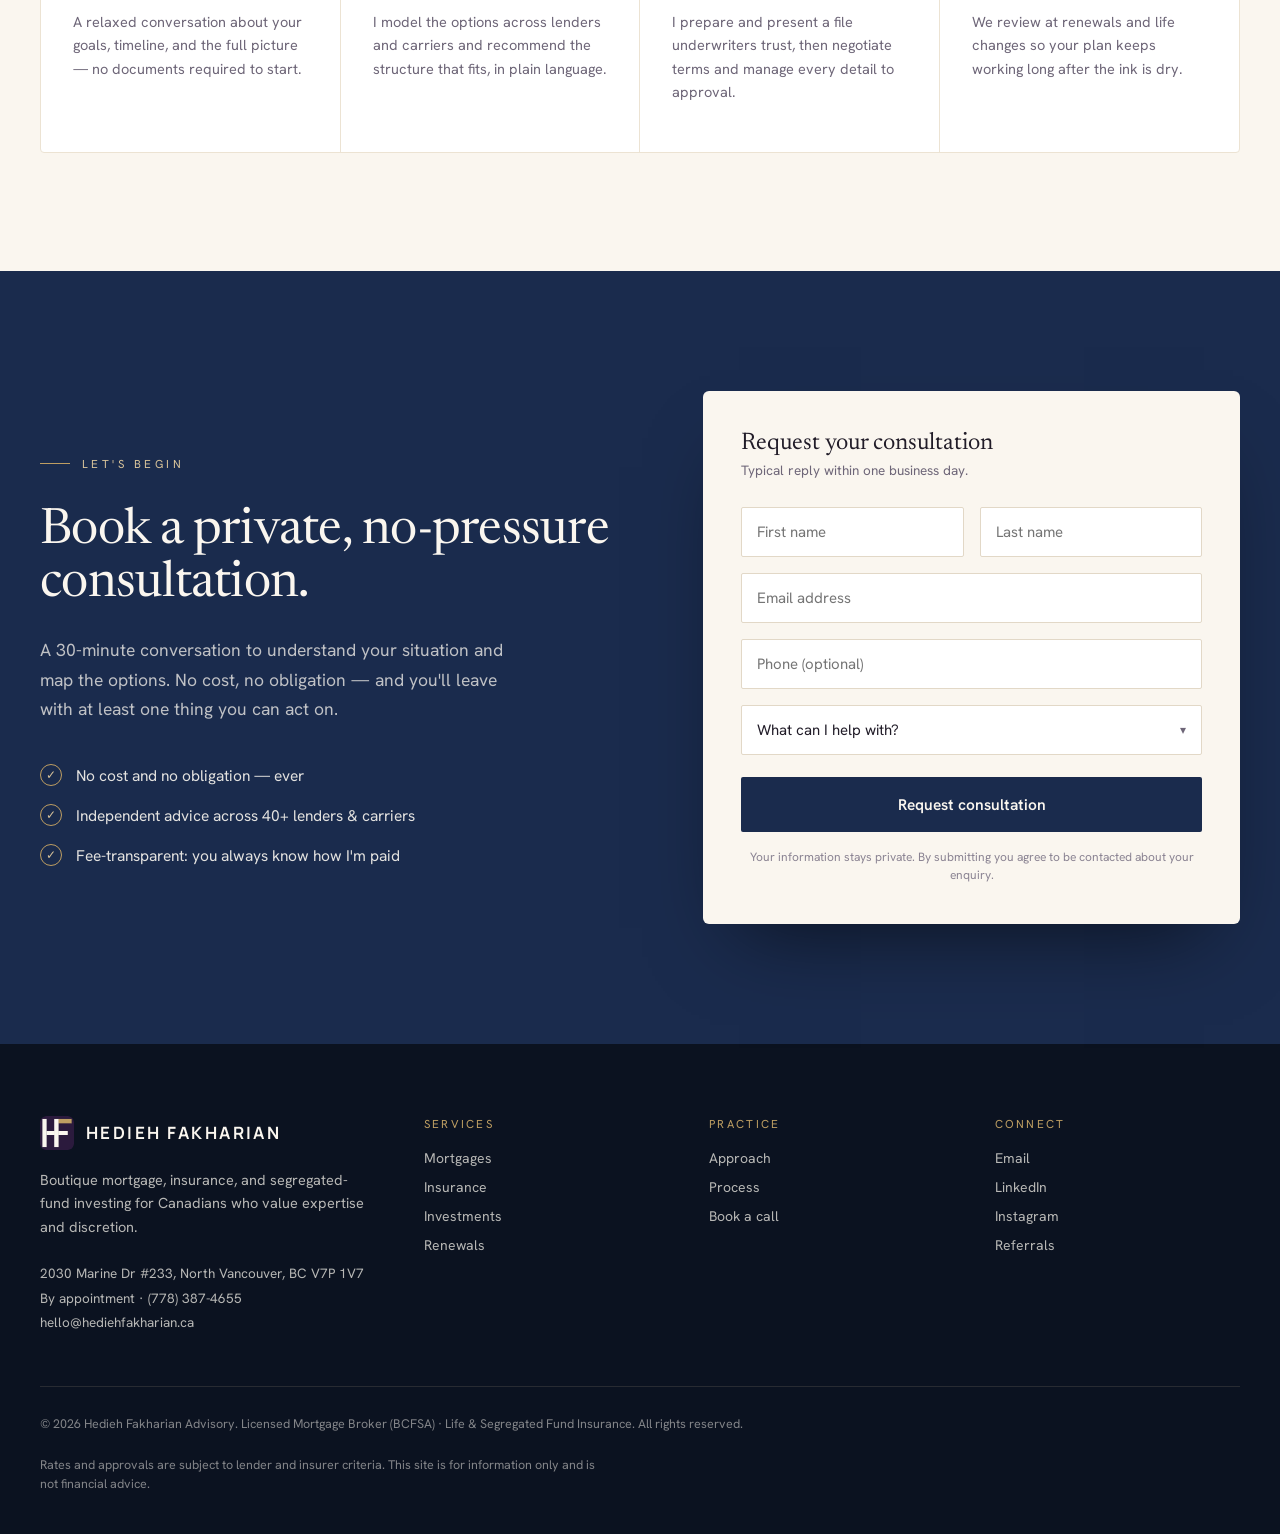
==== commit a0016d1b: "Change color scheme from purple to navy blue" ====
--- a/hedieh-fakharian-advisory.html
+++ b/hedieh-fakharian-advisory.html
@@ -21,7 +21,7 @@
   -moz-osx-font-smoothing: grayscale;
   overflow-x: hidden;
 }
-::selection { background: #2B1A3D; color: #FAF6EF; }
+::selection { background: #1A2B4D; color: #FAF6EF; }
 img { display: block; max-width: 100%; }
 a { transition: color 0.2s; }
 button { cursor: pointer; }
@@ -47,7 +47,7 @@
   transition: background 0.4s ease, box-shadow 0.4s ease;
 }
 .site-header.scrolled {
-  background: rgba(28, 16, 41, 0.92);
+  background: rgba(16, 25, 45, 0.92);
   backdrop-filter: saturate(140%) blur(14px);
   -webkit-backdrop-filter: saturate(140%) blur(14px);
   box-shadow: 0 1px 0 rgba(216, 195, 154, 0.16);
@@ -94,7 +94,7 @@
 .nav-link:hover { color: #D8C39A; }
 .header-cta {
   background: #BE9E62;
-  color: #1C1029;
+  color: #10192D;
   font-weight: 600;
   font-size: 14px;
   padding: 11px 20px;
@@ -127,7 +127,7 @@
 /* ===== HERO ===== */
 .hero {
   position: relative;
-  background: #1C1029;
+  background: #10192D;
   color: #FAF6EF;
   overflow: hidden;
 }
@@ -136,7 +136,7 @@
   inset: 0;
   background:
     radial-gradient(120% 90% at 82% 8%, rgba(190, 158, 98, 0.16) 0%, rgba(190, 158, 98, 0) 46%),
-    radial-gradient(90% 80% at 0% 100%, rgba(125, 86, 168, 0.30) 0%, rgba(125, 86, 168, 0) 55%);
+    radial-gradient(90% 80% at 0% 100%, rgba(86, 125, 180, 0.30) 0%, rgba(86, 125, 180, 0) 55%);
 }
 .hero-inner {
   position: relative;
@@ -202,7 +202,7 @@
   align-items: center;
   gap: 12px;
   background: #BE9E62;
-  color: #1C1029;
+  color: #10192D;
   font-weight: 600;
   font-size: 15.5px;
   letter-spacing: 0.01em;
@@ -273,7 +273,7 @@
   overflow: hidden;
   border: 1px solid rgba(216, 195, 154, 0.28);
   background-image: repeating-linear-gradient(135deg, rgba(216, 195, 154, 0.10) 0 2px, transparent 2px 13px);
-  background-color: #241334;
+  background-color: #132040;
   display: flex;
   align-items: flex-end;
   justify-content: center;
@@ -292,7 +292,7 @@
   position: relative;
   width: 100%;
   padding: 26px;
-  background: linear-gradient(0deg, rgba(28, 16, 41, 0.92) 0%, rgba(28, 16, 41, 0) 100%);
+  background: linear-gradient(0deg, rgba(16, 25, 45, 0.92) 0%, rgba(16, 25, 45, 0) 100%);
 }
 .portrait-name {
   font-family: 'Manrope', sans-serif;
@@ -312,7 +312,7 @@
   top: -26px;
   right: -22px;
   background: #FAF6EF;
-  color: #1C1029;
+  color: #10192D;
   padding: 18px 22px;
   border-radius: 3px;
   box-shadow: 0 24px 50px -22px rgba(0, 0, 0, 0.55);
@@ -332,7 +332,7 @@
 
 /* ===== TRUST STRIP ===== */
 .trust-strip {
-  background: #1C1029;
+  background: #10192D;
   border-top: 1px solid rgba(216, 195, 154, 0.16);
 }
 .trust-inner {
@@ -419,7 +419,7 @@
 }
 .service-card:hover {
   transform: translateY(-6px);
-  box-shadow: 0 30px 60px -34px rgba(43, 26, 61, 0.4);
+  box-shadow: 0 30px 60px -34px rgba(26, 43, 77, 0.4);
   border-color: #D8C39A;
 }
 .service-num {
@@ -436,7 +436,7 @@
   align-items: center;
   justify-content: center;
   margin: 18px 0 26px;
-  color: #2B1A3D;
+  color: #1A2B4D;
 }
 .service-icon span {
   font-family: 'Newsreader', serif;
@@ -498,7 +498,7 @@
 .approach-image-frame {
   aspect-ratio: 5/6;
   border-radius: 4px;
-  background-image: repeating-linear-gradient(135deg, rgba(43, 26, 61, 0.07) 0 2px, transparent 2px 14px);
+  background-image: repeating-linear-gradient(135deg, rgba(26, 43, 77, 0.07) 0 2px, transparent 2px 14px);
   background-color: #E7DCC8;
   border: 1px solid #DECFB4;
   display: flex;
@@ -509,18 +509,18 @@
   font-family: ui-monospace, Menlo, monospace;
   font-size: 11px;
   letter-spacing: 0.08em;
-  color: rgba(43, 26, 61, 0.5);
+  color: rgba(26, 43, 77, 0.5);
 }
 .approach-quote-card {
   position: absolute;
   bottom: -30px;
   right: -30px;
   width: 64%;
-  background: #2B1A3D;
+  background: #1A2B4D;
   color: #FAF6EF;
   padding: 30px;
   border-radius: 3px;
-  box-shadow: 0 30px 60px -28px rgba(43, 26, 61, 0.6);
+  box-shadow: 0 30px 60px -28px rgba(26, 43, 77, 0.6);
 }
 .approach-quote-card p {
   font-family: 'Newsreader', serif;
@@ -552,7 +552,7 @@
   font-family: 'Newsreader', serif;
   font-size: 42px;
   line-height: 1;
-  color: #2B1A3D;
+  color: #1A2B4D;
 }
 .stat-label {
   font-size: 14px;
@@ -614,7 +614,7 @@
 
 /* ===== BOOKING ===== */
 .booking {
-  background: #2B1A3D;
+  background: #1A2B4D;
   color: #FAF6EF;
   padding: 120px 40px;
 }
@@ -737,7 +737,7 @@
 }
 .form-submit {
   margin-top: 6px;
-  background: #2B1A3D;
+  background: #1A2B4D;
   color: #FAF6EF;
   font-family: 'Hanken Grotesk', sans-serif;
   font-weight: 600;
@@ -748,7 +748,7 @@
   transition: background 0.25s, transform 0.2s;
 }
 .form-submit:hover {
-  background: #3A2455;
+  background: #243B5F;
   transform: translateY(-1px);
 }
 .form-submit.submitted {
@@ -764,7 +764,7 @@
 
 /* ===== FOOTER ===== */
 .site-footer {
-  background: #150C1F;
+  background: #0B1220;
   color: rgba(250, 246, 239, 0.72);
   padding: 72px 40px 40px;
 }
@@ -845,7 +845,7 @@
   position: fixed;
   inset: 0;
   z-index: 49;
-  background: rgba(28, 16, 41, 0.97);
+  background: rgba(16, 25, 45, 0.97);
   backdrop-filter: blur(16px);
   -webkit-backdrop-filter: blur(16px);
   display: flex;
@@ -876,7 +876,7 @@
 .mobile-nav-cta {
   margin-top: 16px;
   background: #BE9E62;
-  color: #1C1029 !important;
+  color: #10192D !important;
   font-family: 'Hanken Grotesk', sans-serif !important;
   font-size: 16px !important;
   font-weight: 600;
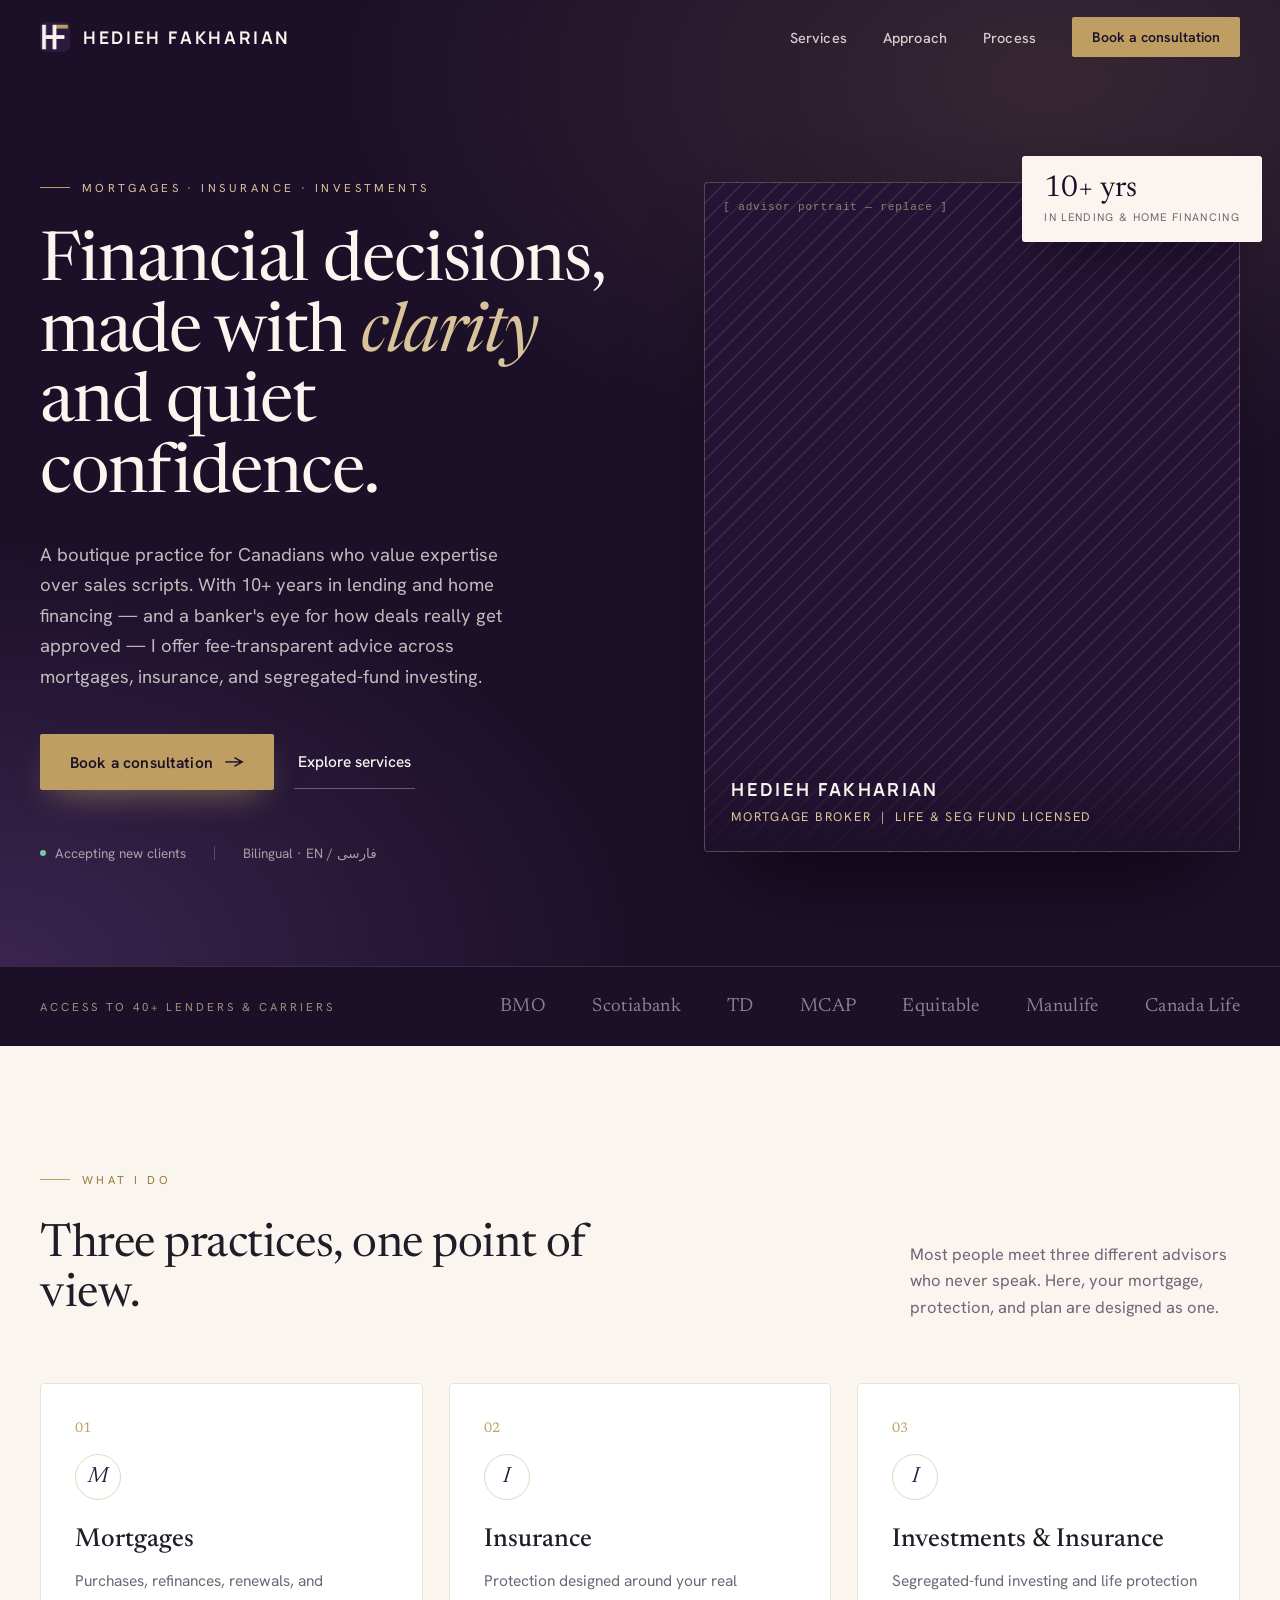
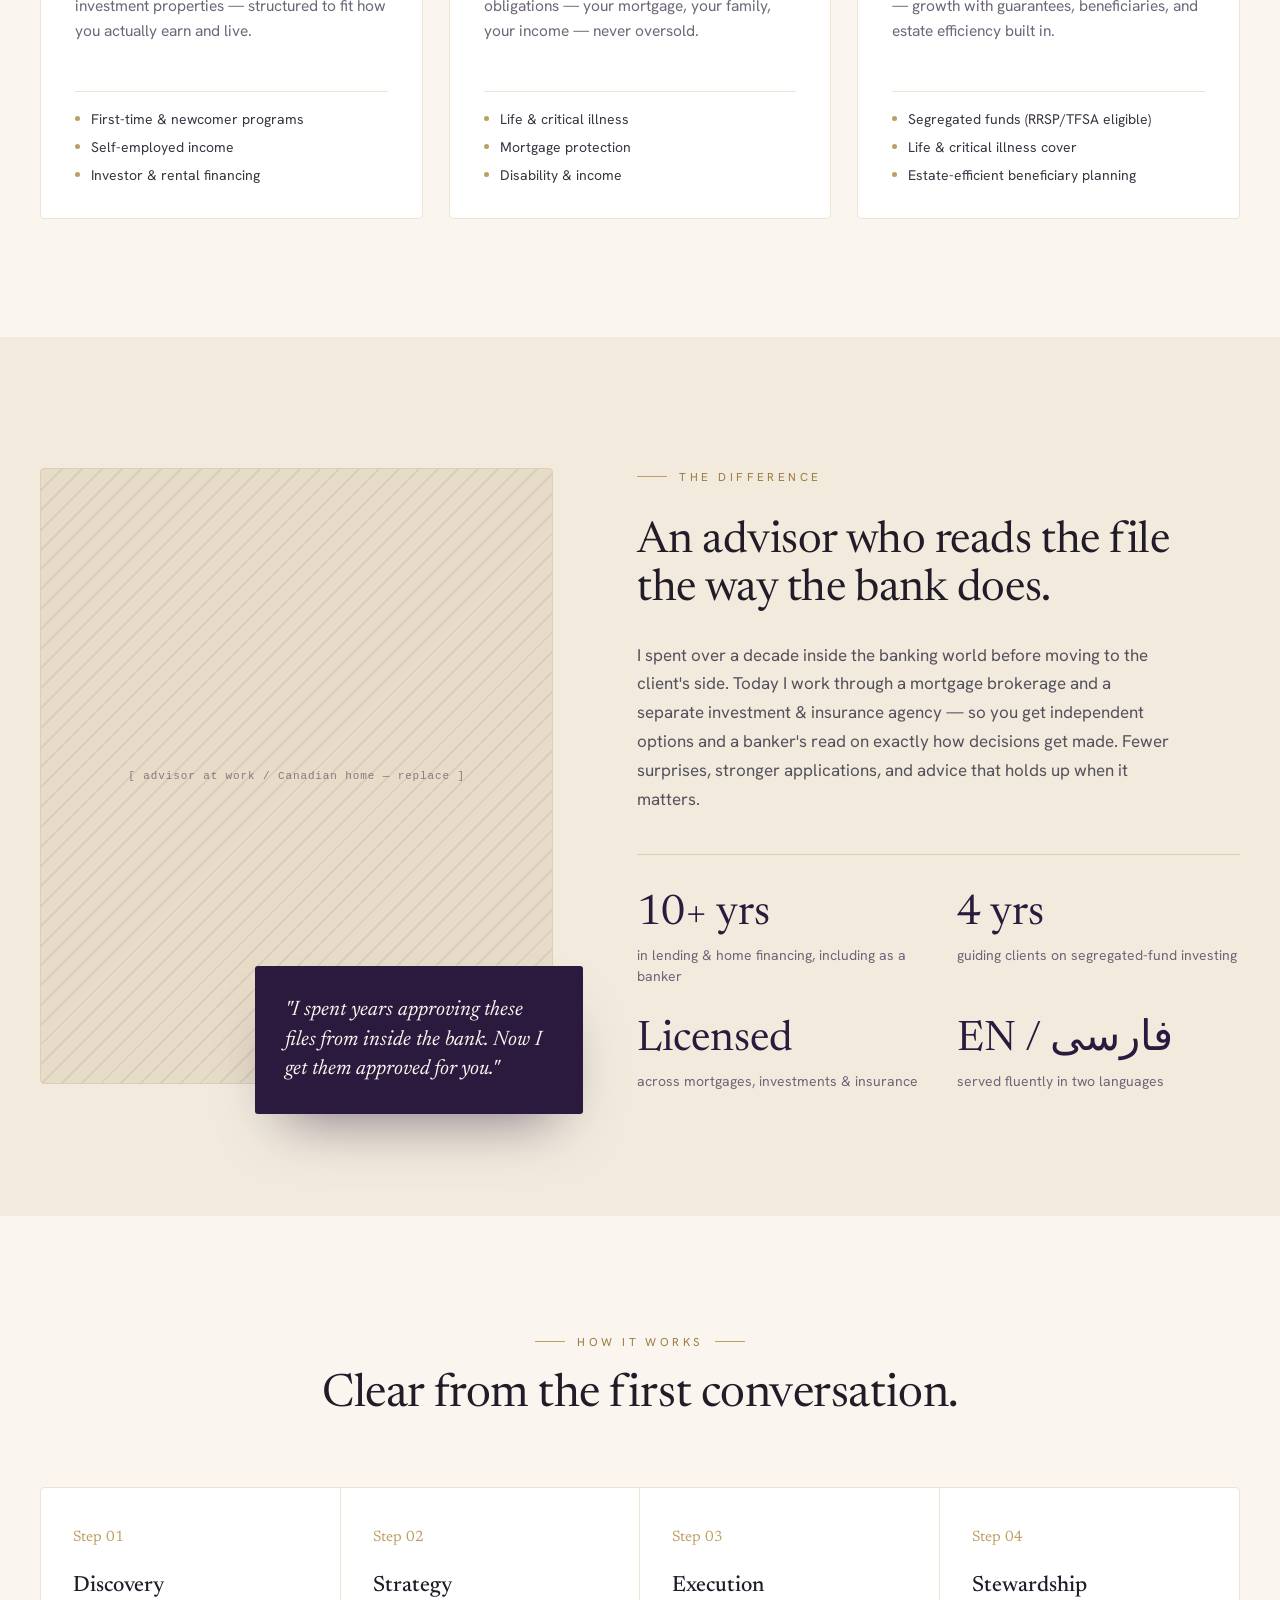
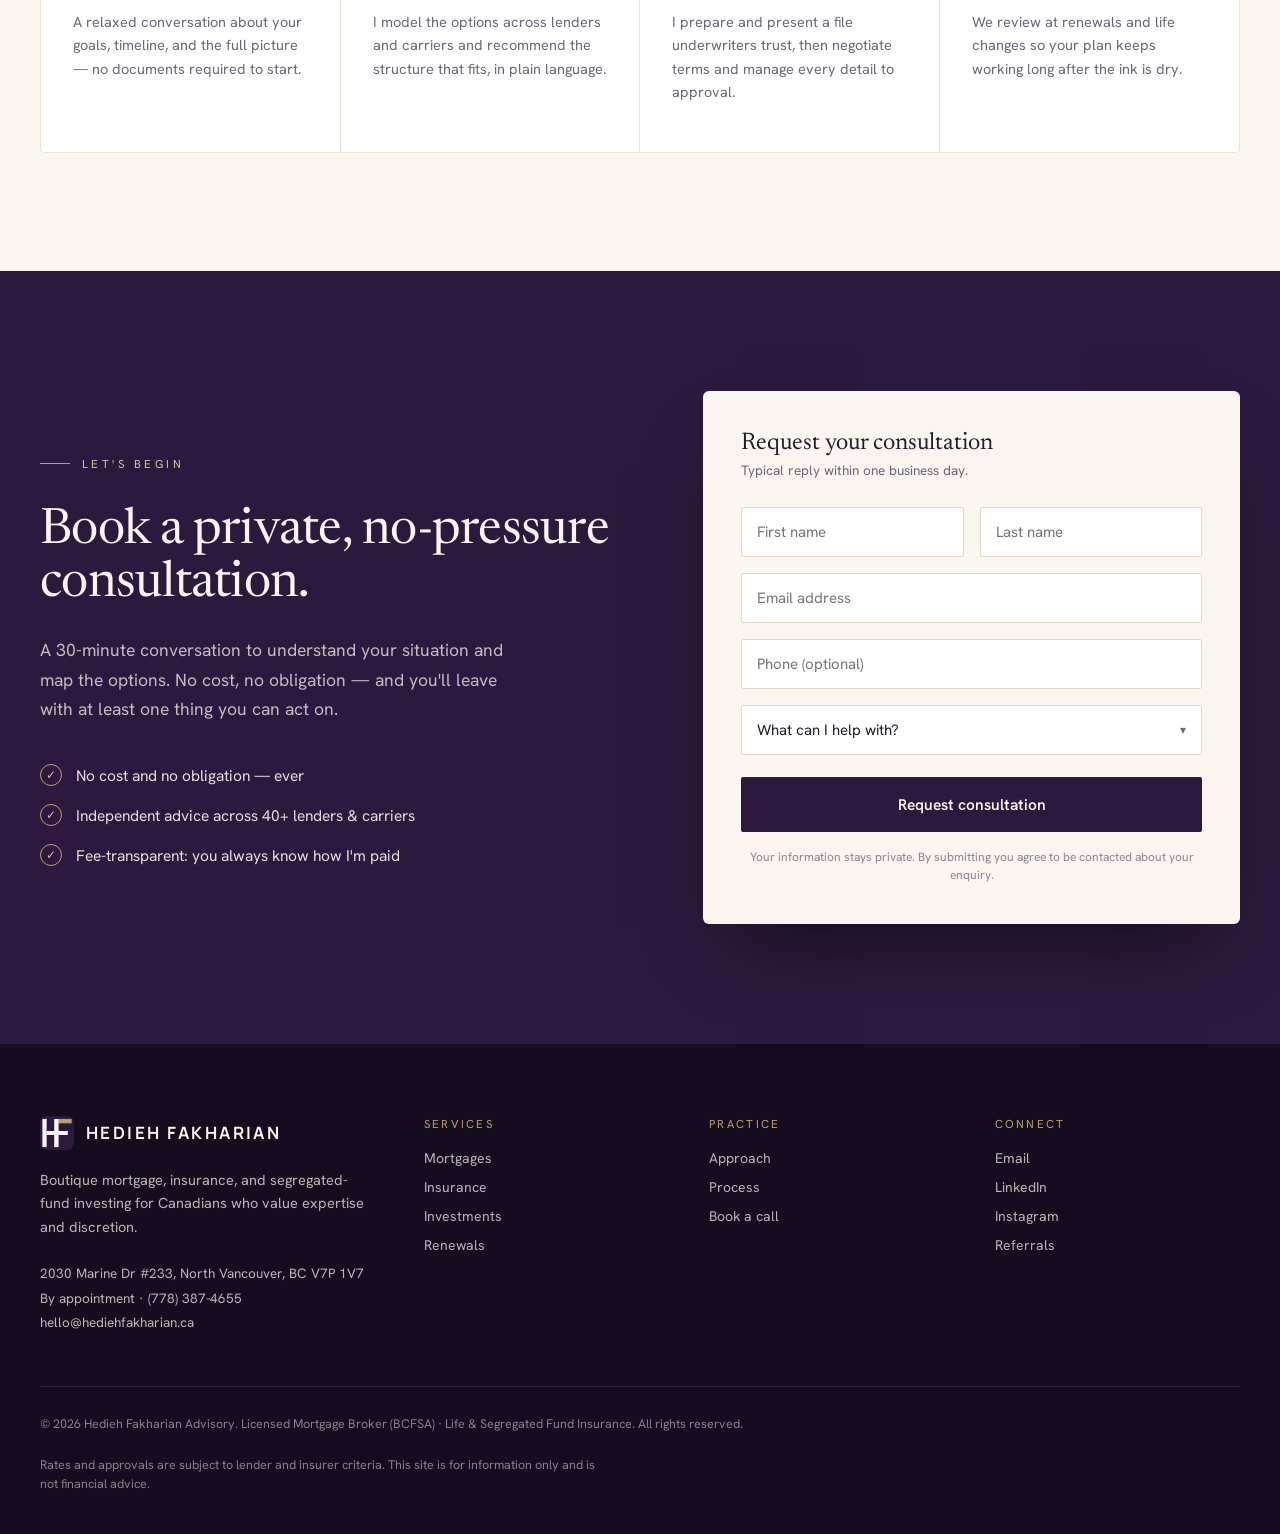
==== commit 5770f7ca: "Revert color scheme back to original deep purple" ====
--- a/hedieh-fakharian-advisory.html
+++ b/hedieh-fakharian-advisory.html
@@ -21,7 +21,7 @@
   -moz-osx-font-smoothing: grayscale;
   overflow-x: hidden;
 }
-::selection { background: #1A2B4D; color: #FAF6EF; }
+::selection { background: #2B1A3D; color: #FAF6EF; }
 img { display: block; max-width: 100%; }
 a { transition: color 0.2s; }
 button { cursor: pointer; }
@@ -47,7 +47,7 @@
   transition: background 0.4s ease, box-shadow 0.4s ease;
 }
 .site-header.scrolled {
-  background: rgba(16, 25, 45, 0.92);
+  background: rgba(28, 16, 41, 0.92);
   backdrop-filter: saturate(140%) blur(14px);
   -webkit-backdrop-filter: saturate(140%) blur(14px);
   box-shadow: 0 1px 0 rgba(216, 195, 154, 0.16);
@@ -94,7 +94,7 @@
 .nav-link:hover { color: #D8C39A; }
 .header-cta {
   background: #BE9E62;
-  color: #10192D;
+  color: #1C1029;
   font-weight: 600;
   font-size: 14px;
   padding: 11px 20px;
@@ -127,7 +127,7 @@
 /* ===== HERO ===== */
 .hero {
   position: relative;
-  background: #10192D;
+  background: #1C1029;
   color: #FAF6EF;
   overflow: hidden;
 }
@@ -136,7 +136,7 @@
   inset: 0;
   background:
     radial-gradient(120% 90% at 82% 8%, rgba(190, 158, 98, 0.16) 0%, rgba(190, 158, 98, 0) 46%),
-    radial-gradient(90% 80% at 0% 100%, rgba(86, 125, 180, 0.30) 0%, rgba(86, 125, 180, 0) 55%);
+    radial-gradient(90% 80% at 0% 100%, rgba(125, 86, 168, 0.30) 0%, rgba(125, 86, 168, 0) 55%);
 }
 .hero-inner {
   position: relative;
@@ -202,7 +202,7 @@
   align-items: center;
   gap: 12px;
   background: #BE9E62;
-  color: #10192D;
+  color: #1C1029;
   font-weight: 600;
   font-size: 15.5px;
   letter-spacing: 0.01em;
@@ -273,7 +273,7 @@
   overflow: hidden;
   border: 1px solid rgba(216, 195, 154, 0.28);
   background-image: repeating-linear-gradient(135deg, rgba(216, 195, 154, 0.10) 0 2px, transparent 2px 13px);
-  background-color: #132040;
+  background-color: #241334;
   display: flex;
   align-items: flex-end;
   justify-content: center;
@@ -292,7 +292,7 @@
   position: relative;
   width: 100%;
   padding: 26px;
-  background: linear-gradient(0deg, rgba(16, 25, 45, 0.92) 0%, rgba(16, 25, 45, 0) 100%);
+  background: linear-gradient(0deg, rgba(28, 16, 41, 0.92) 0%, rgba(28, 16, 41, 0) 100%);
 }
 .portrait-name {
   font-family: 'Manrope', sans-serif;
@@ -312,7 +312,7 @@
   top: -26px;
   right: -22px;
   background: #FAF6EF;
-  color: #10192D;
+  color: #1C1029;
   padding: 18px 22px;
   border-radius: 3px;
   box-shadow: 0 24px 50px -22px rgba(0, 0, 0, 0.55);
@@ -332,7 +332,7 @@
 
 /* ===== TRUST STRIP ===== */
 .trust-strip {
-  background: #10192D;
+  background: #1C1029;
   border-top: 1px solid rgba(216, 195, 154, 0.16);
 }
 .trust-inner {
@@ -419,7 +419,7 @@
 }
 .service-card:hover {
   transform: translateY(-6px);
-  box-shadow: 0 30px 60px -34px rgba(26, 43, 77, 0.4);
+  box-shadow: 0 30px 60px -34px rgba(43, 26, 61, 0.4);
   border-color: #D8C39A;
 }
 .service-num {
@@ -436,7 +436,7 @@
   align-items: center;
   justify-content: center;
   margin: 18px 0 26px;
-  color: #1A2B4D;
+  color: #2B1A3D;
 }
 .service-icon span {
   font-family: 'Newsreader', serif;
@@ -498,7 +498,7 @@
 .approach-image-frame {
   aspect-ratio: 5/6;
   border-radius: 4px;
-  background-image: repeating-linear-gradient(135deg, rgba(26, 43, 77, 0.07) 0 2px, transparent 2px 14px);
+  background-image: repeating-linear-gradient(135deg, rgba(43, 26, 61, 0.07) 0 2px, transparent 2px 14px);
   background-color: #E7DCC8;
   border: 1px solid #DECFB4;
   display: flex;
@@ -509,18 +509,18 @@
   font-family: ui-monospace, Menlo, monospace;
   font-size: 11px;
   letter-spacing: 0.08em;
-  color: rgba(26, 43, 77, 0.5);
+  color: rgba(43, 26, 61, 0.5);
 }
 .approach-quote-card {
   position: absolute;
   bottom: -30px;
   right: -30px;
   width: 64%;
-  background: #1A2B4D;
+  background: #2B1A3D;
   color: #FAF6EF;
   padding: 30px;
   border-radius: 3px;
-  box-shadow: 0 30px 60px -28px rgba(26, 43, 77, 0.6);
+  box-shadow: 0 30px 60px -28px rgba(43, 26, 61, 0.6);
 }
 .approach-quote-card p {
   font-family: 'Newsreader', serif;
@@ -552,7 +552,7 @@
   font-family: 'Newsreader', serif;
   font-size: 42px;
   line-height: 1;
-  color: #1A2B4D;
+  color: #2B1A3D;
 }
 .stat-label {
   font-size: 14px;
@@ -614,7 +614,7 @@
 
 /* ===== BOOKING ===== */
 .booking {
-  background: #1A2B4D;
+  background: #2B1A3D;
   color: #FAF6EF;
   padding: 120px 40px;
 }
@@ -737,7 +737,7 @@
 }
 .form-submit {
   margin-top: 6px;
-  background: #1A2B4D;
+  background: #2B1A3D;
   color: #FAF6EF;
   font-family: 'Hanken Grotesk', sans-serif;
   font-weight: 600;
@@ -748,7 +748,7 @@
   transition: background 0.25s, transform 0.2s;
 }
 .form-submit:hover {
-  background: #243B5F;
+  background: #3A2455;
   transform: translateY(-1px);
 }
 .form-submit.submitted {
@@ -764,7 +764,7 @@
 
 /* ===== FOOTER ===== */
 .site-footer {
-  background: #0B1220;
+  background: #150C1F;
   color: rgba(250, 246, 239, 0.72);
   padding: 72px 40px 40px;
 }
@@ -845,7 +845,7 @@
   position: fixed;
   inset: 0;
   z-index: 49;
-  background: rgba(16, 25, 45, 0.97);
+  background: rgba(28, 16, 41, 0.97);
   backdrop-filter: blur(16px);
   -webkit-backdrop-filter: blur(16px);
   display: flex;
@@ -876,7 +876,7 @@
 .mobile-nav-cta {
   margin-top: 16px;
   background: #BE9E62;
-  color: #10192D !important;
+  color: #1C1029 !important;
   font-family: 'Hanken Grotesk', sans-serif !important;
   font-size: 16px !important;
   font-weight: 600;
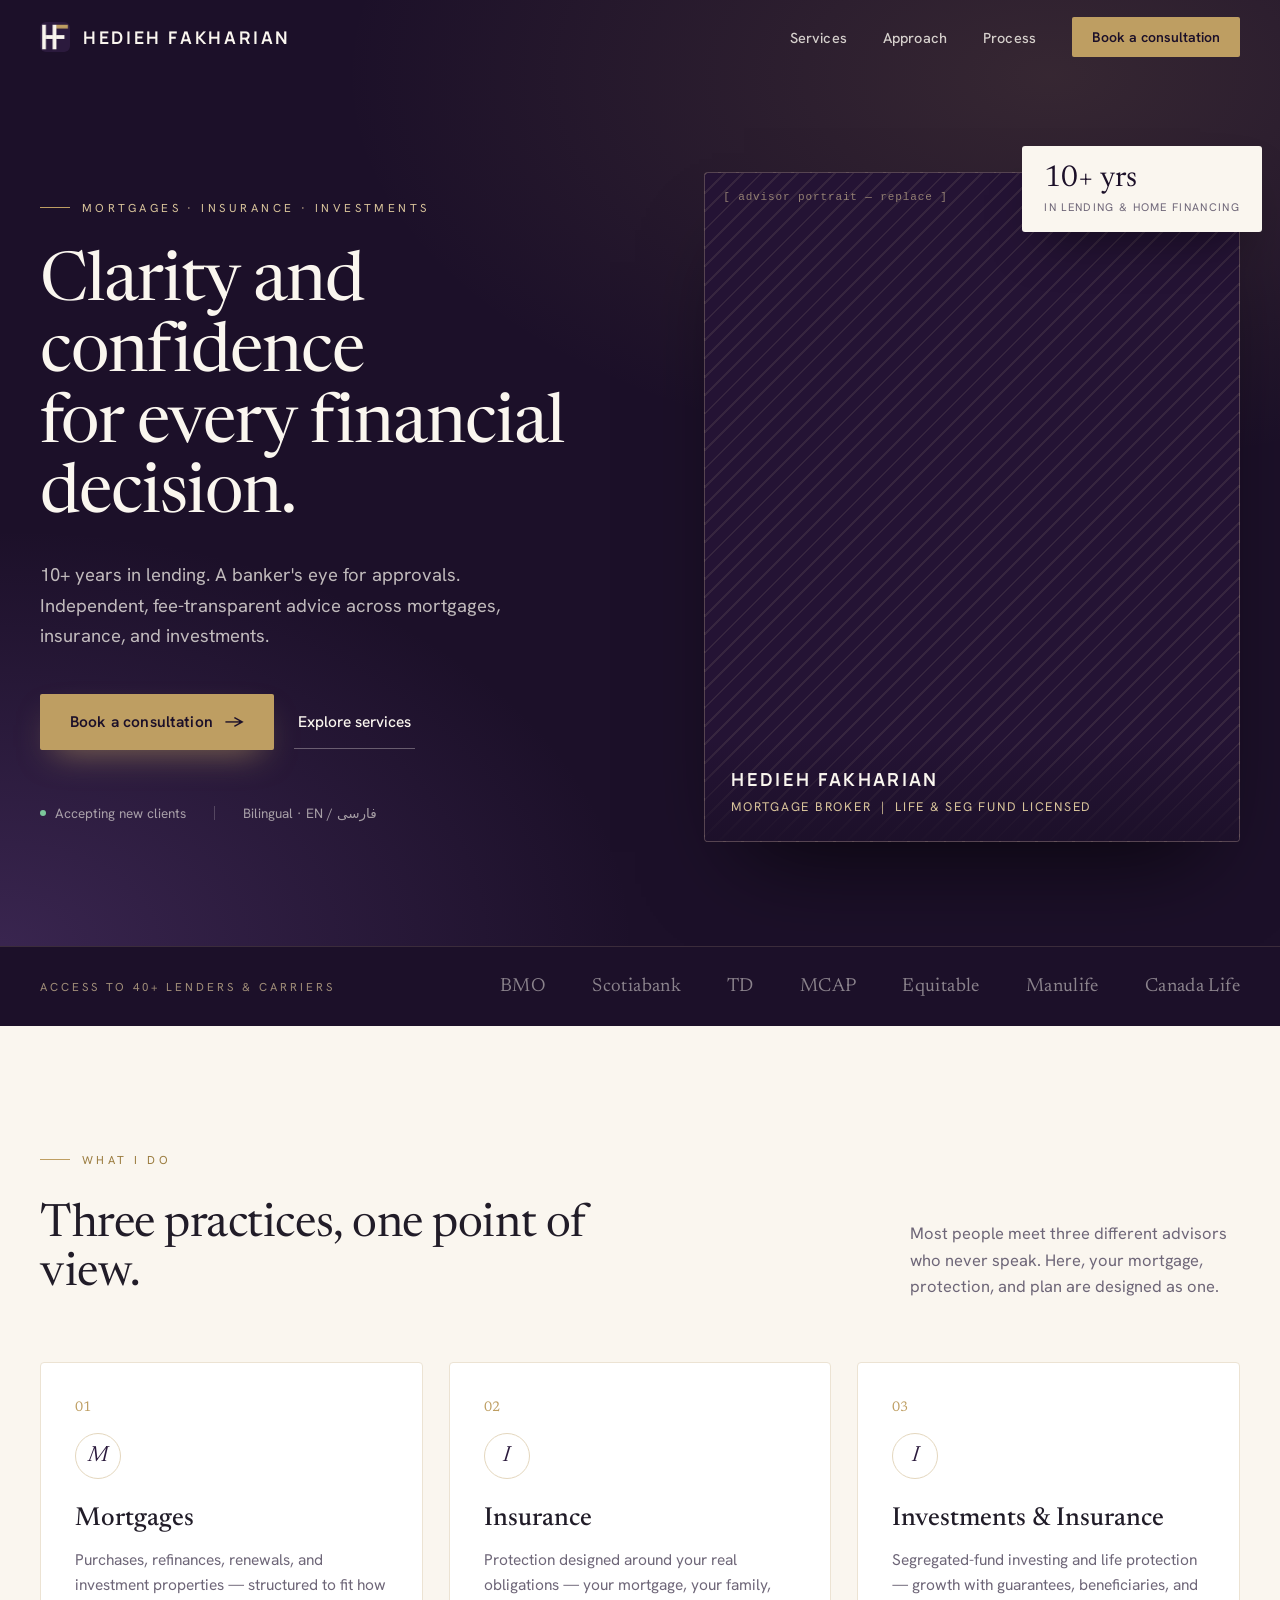
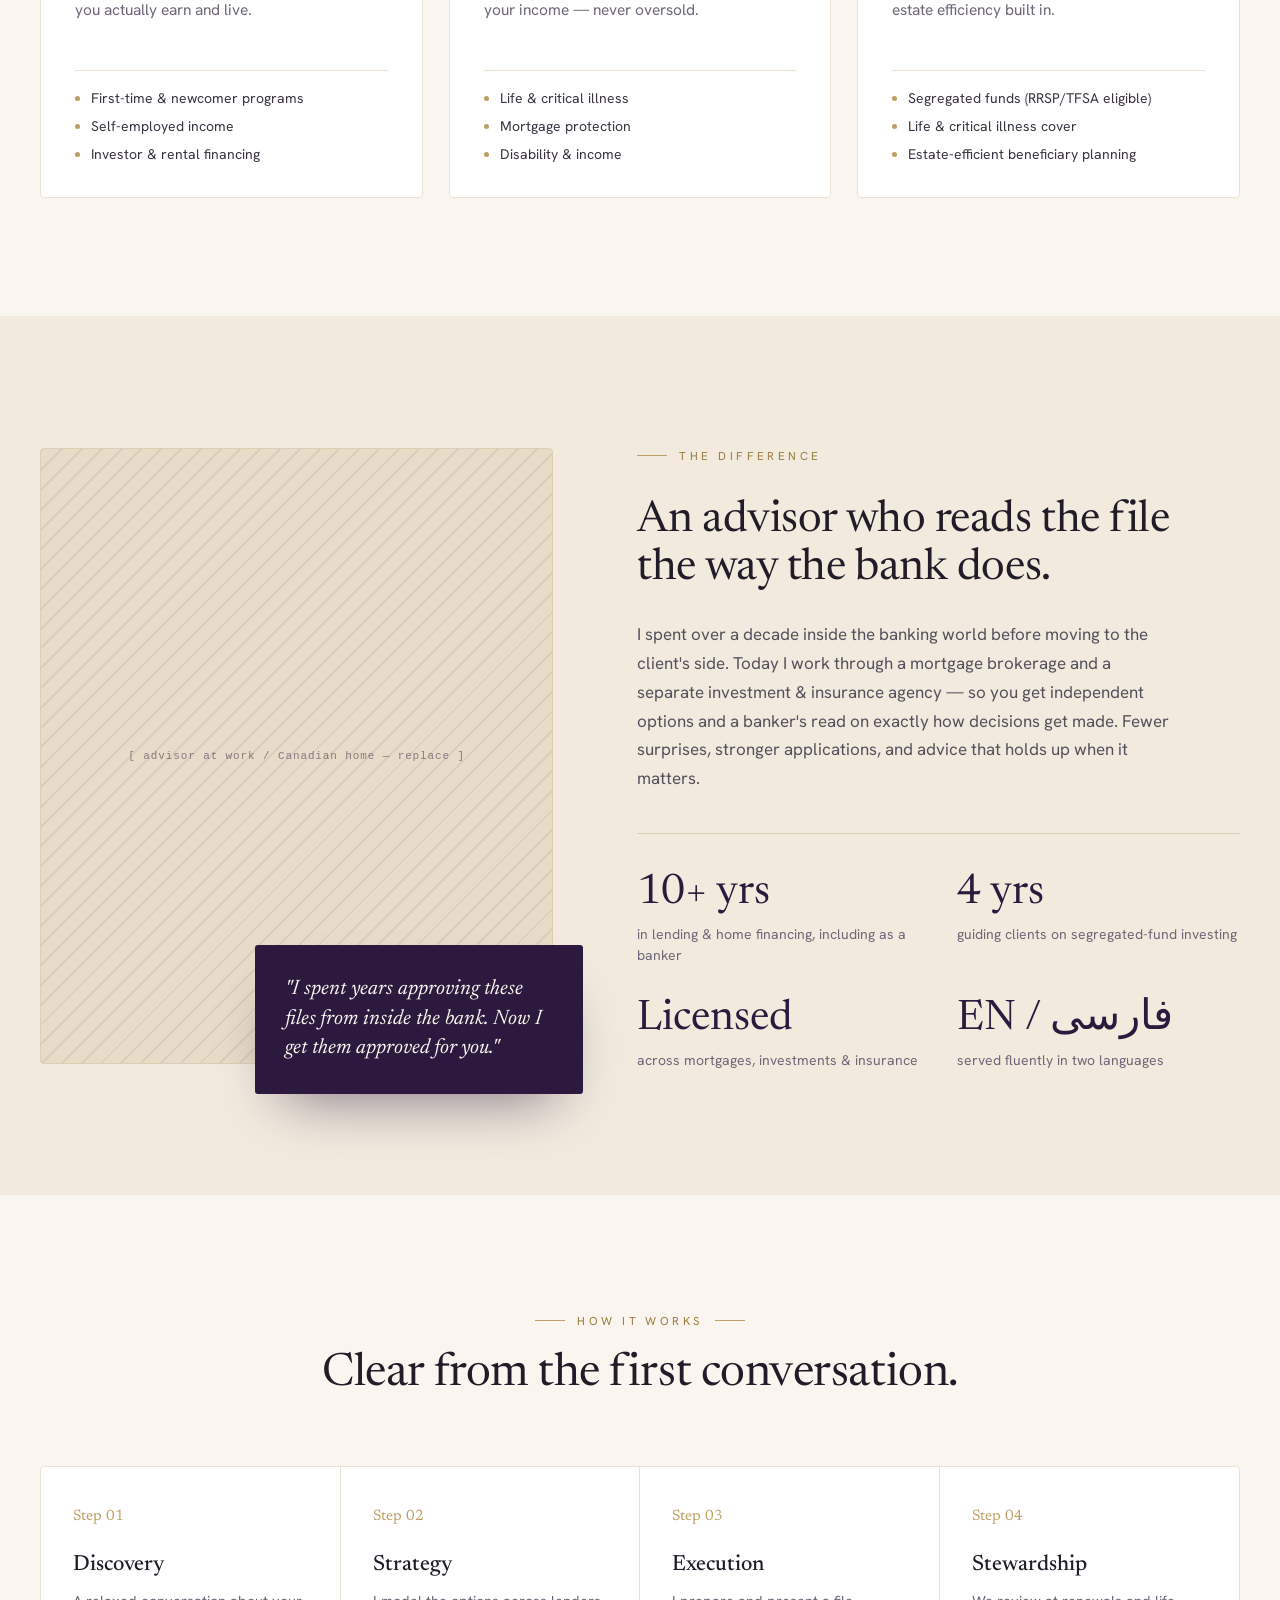
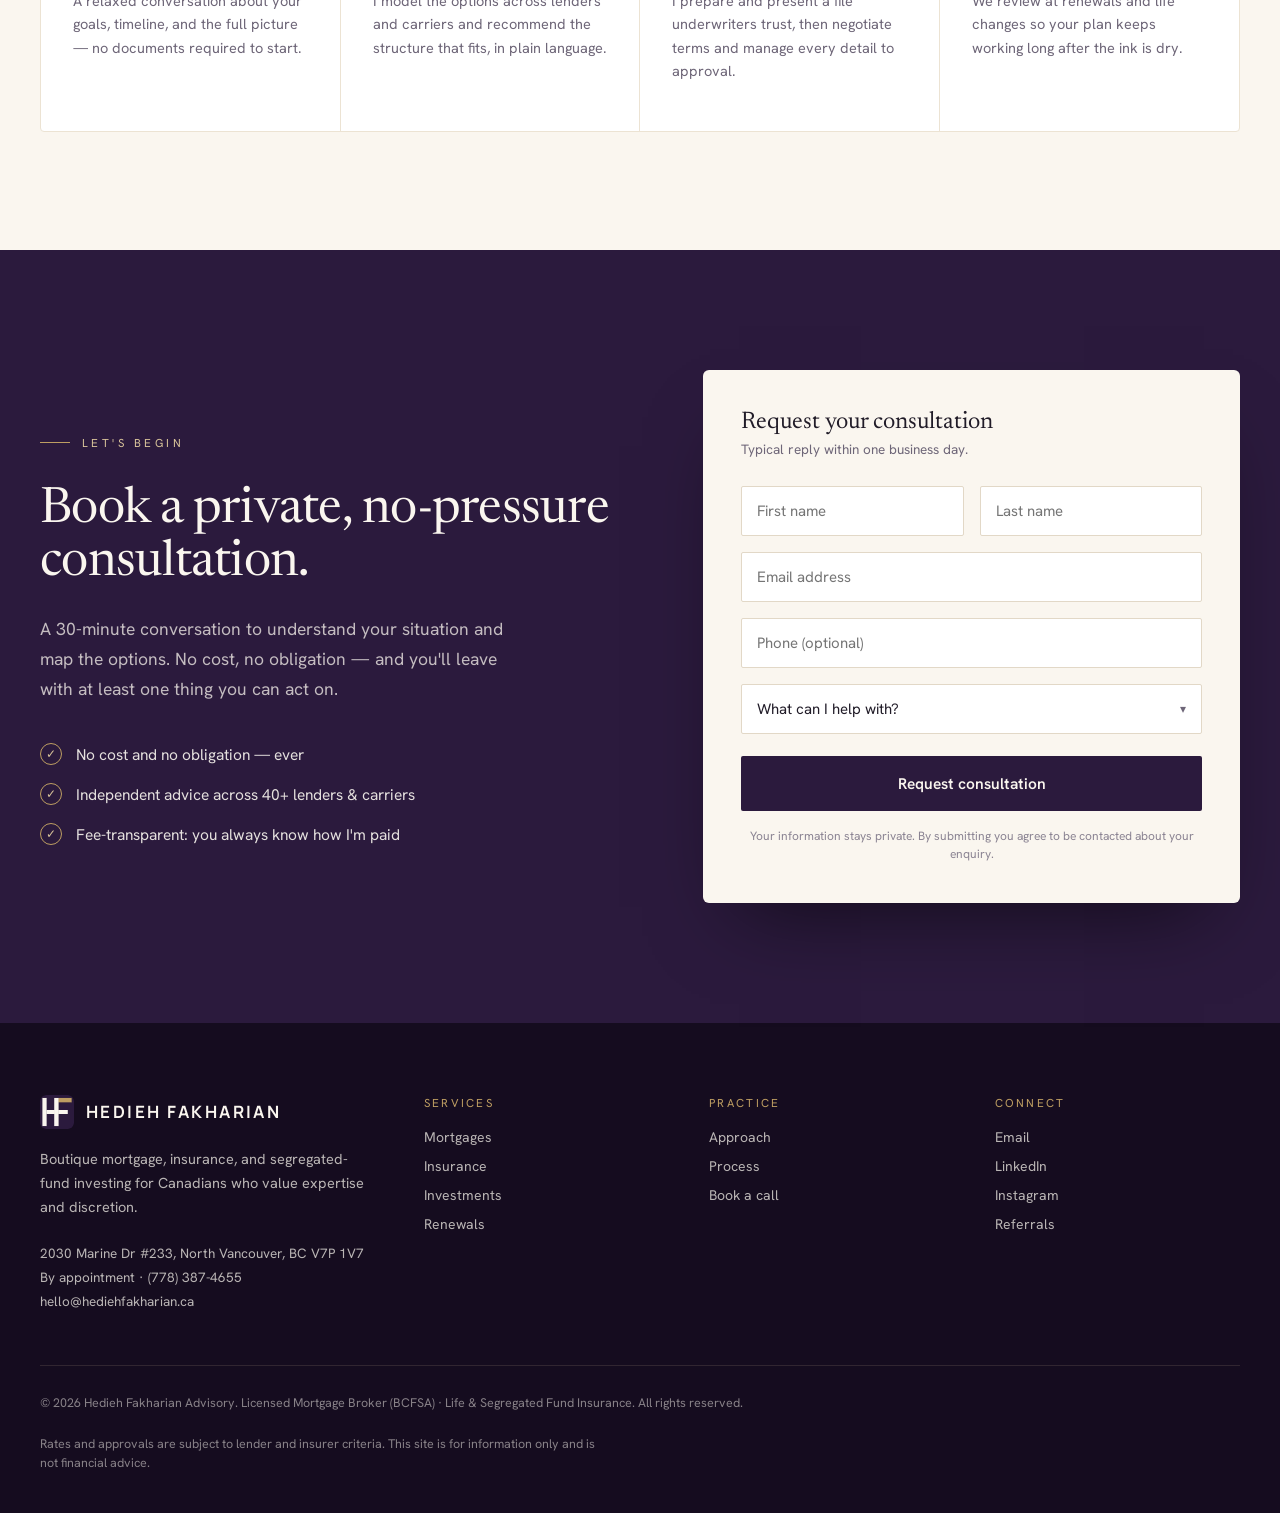
==== commit 436059d1: "Shorten hero text - more minimal and direct" ====
--- a/hedieh-fakharian-advisory.html
+++ b/hedieh-fakharian-advisory.html
@@ -988,10 +988,10 @@
           <span class="eyebrow-text">Mortgages · Insurance · Investments</span>
         </div>
         <h1 class="hero-heading">
-          Financial decisions,<br>made with <em>clarity</em><br>and quiet confidence.
+          Clarity and confidence<br>for every financial decision.
         </h1>
         <p class="hero-sub">
-          A boutique practice for Canadians who value expertise over sales scripts. With 10+ years in lending and home financing — and a banker's eye for how deals really get approved — I offer fee-transparent advice across mortgages, insurance, and segregated-fund investing.
+          10+ years in lending. A banker's eye for approvals. Independent, fee-transparent advice across mortgages, insurance, and investments.
         </p>
         <div class="hero-actions">
           <a href="#book" class="btn-primary">
